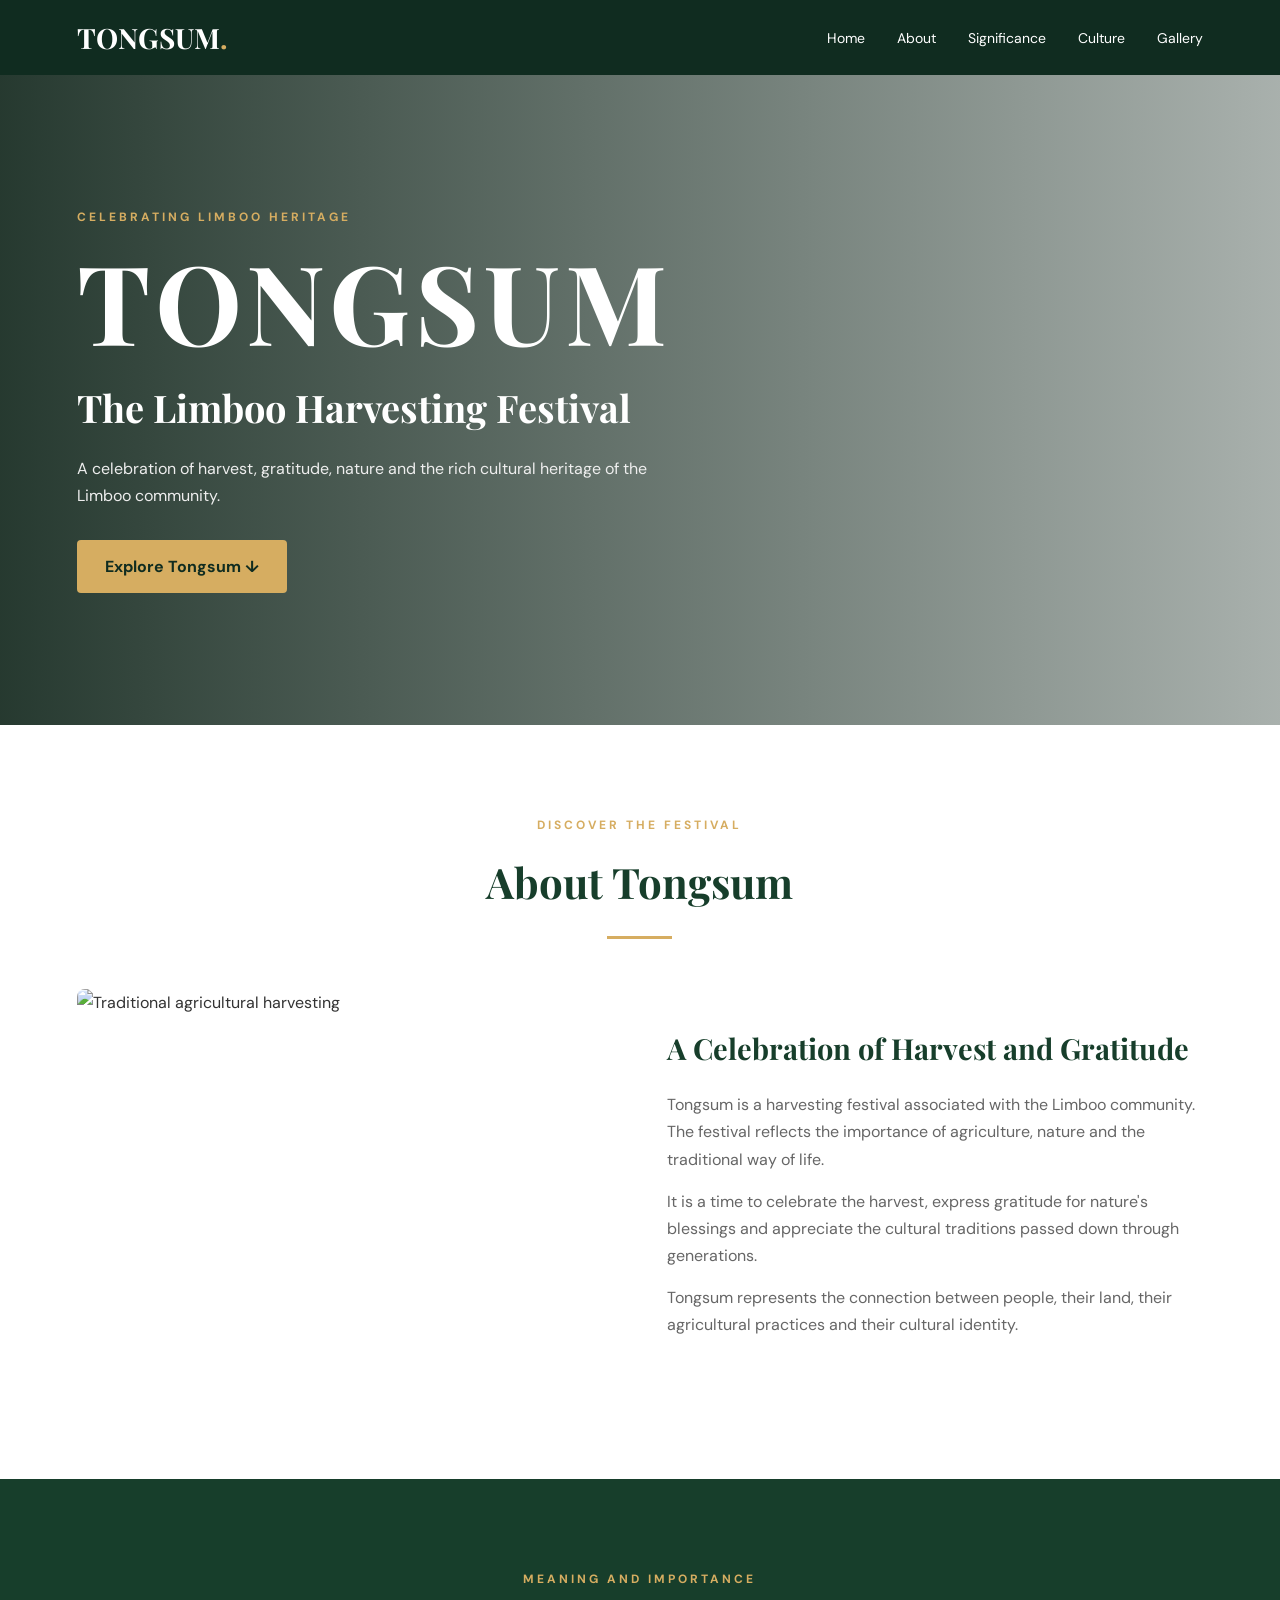
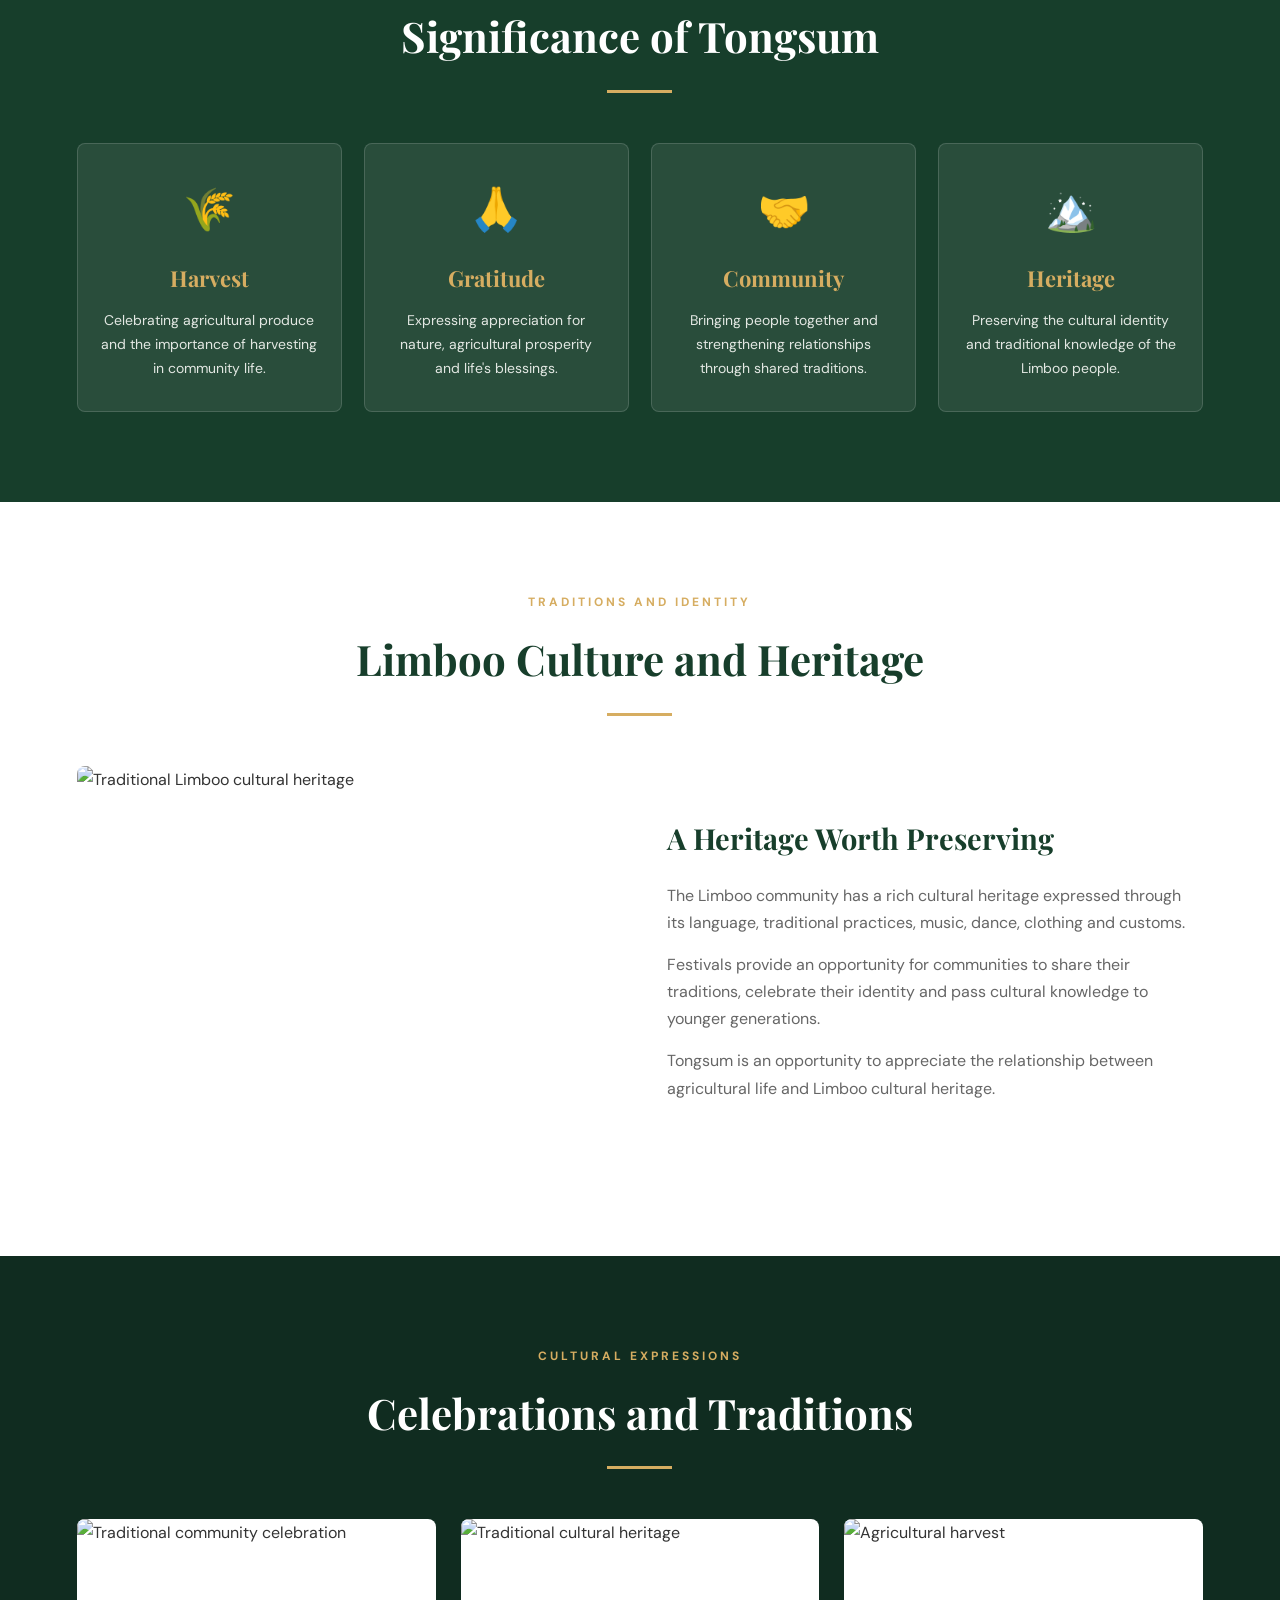
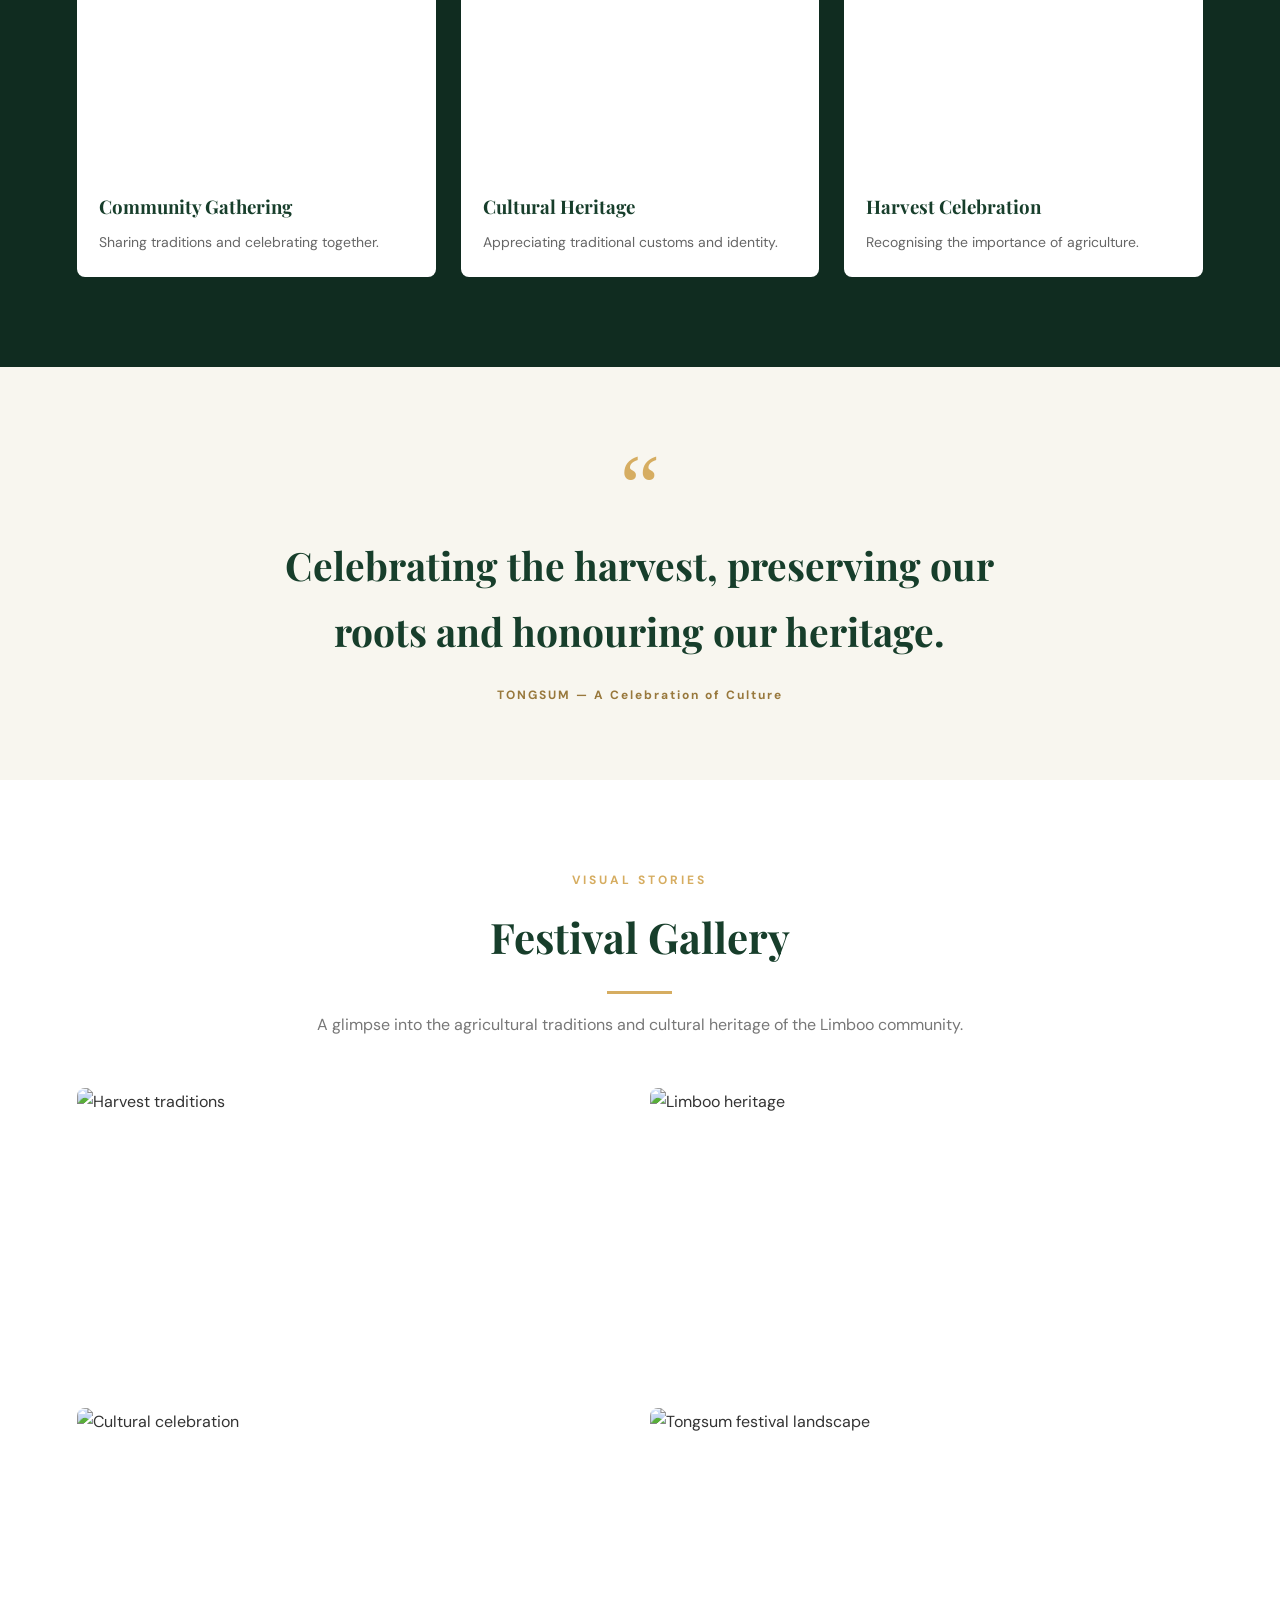
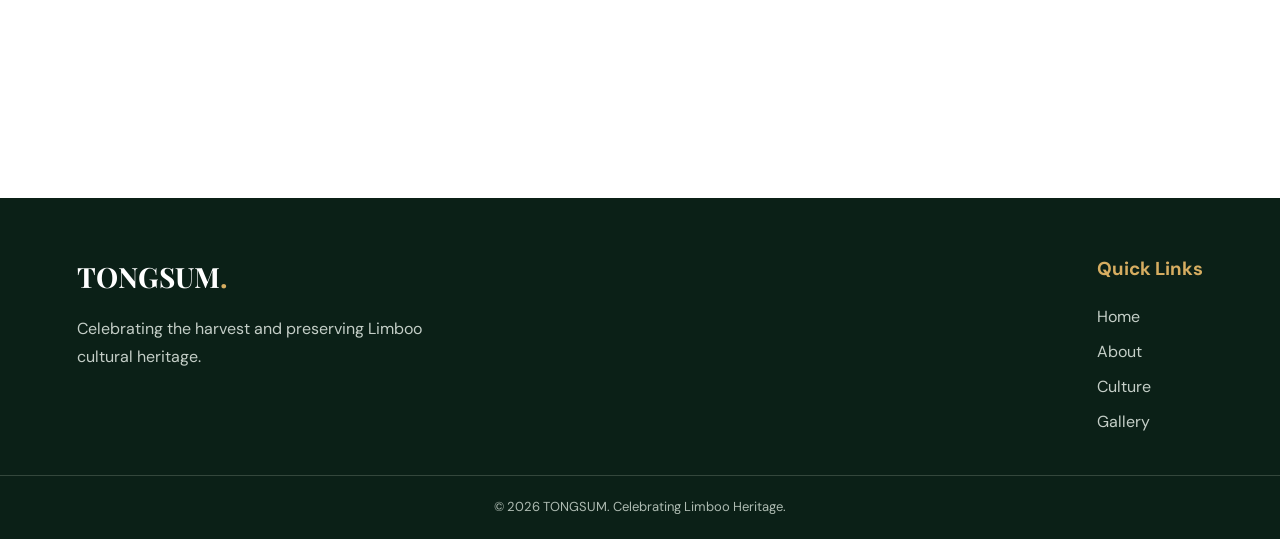
==== index.html @ 015914eb "Initial commit" ====
<!DOCTYPE html>
<html lang="en">
<head>
    <meta charset="UTF-8">
    <meta name="viewport" content="width=device-width, initial-scale=1.0">

    <meta name="description" content="Discover Tongsum, the Limboo harvesting festival celebrating harvest, gratitude, traditions and cultural heritage.">

    <title>TONGSUM | Limboo Harvesting Festival</title>

    <link rel="stylesheet" href="style.css">

    <link rel="preconnect" href="https://fonts.googleapis.com">
    <link rel="preconnect" href="https://fonts.gstatic.com" crossorigin>
    <link href="https://fonts.googleapis.com/css2?family=DM+Sans:wght@400;500;600;700&family=Playfair+Display:wght@500;600;700&display=swap" rel="stylesheet">
</head>

<body>

    <!-- NAVIGATION -->
    <header class="header">
        <nav class="navbar container">
            <a href="#home" class="logo">TONGSUM<span>.</span></a>

            <button class="menu-toggle" id="menuToggle"
                    aria-label="Toggle navigation" aria-expanded="false">
                ☰
            </button>

            <ul class="nav-links" id="navLinks">
                <li><a href="#home">Home</a></li>
                <li><a href="#about">About</a></li>
                <li><a href="#significance">Significance</a></li>
                <li><a href="#culture">Culture</a></li>
                <li><a href="#gallery">Gallery</a></li>
            </ul>
        </nav>
    </header>


    <!-- HERO SECTION -->
    <section class="hero" id="home">
        <div class="hero-overlay"></div>

        <div class="hero-content container">
            <p class="eyebrow">CELEBRATING LIMBOO HERITAGE</p>

            <h1>TONGSUM</h1>

            <h2>The Limboo Harvesting Festival</h2>

            <p>
                A celebration of harvest, gratitude, nature
                and the rich cultural heritage of the Limboo community.
            </p>

            <a href="#about" class="btn">Explore Tongsum ↓</a>
        </div>
    </section>


    <!-- ABOUT SECTION -->
    <section class="section container" id="about">

        <div class="section-heading">
            <p class="eyebrow">DISCOVER THE FESTIVAL</p>
            <h2>About Tongsum</h2>
            <span class="heading-line"></span>
        </div>

        <div class="about-grid">

            <div class="about-image">
                <img src="images/harvest.jpg"
                     alt="Traditional agricultural harvesting">
            </div>

            <div class="about-text">
                <h3>A Celebration of Harvest and Gratitude</h3>

                <p>
                    Tongsum is a harvesting festival associated with
                    the Limboo community. The festival reflects the
                    importance of agriculture, nature and the
                    traditional way of life.
                </p>

                <p>
                    It is a time to celebrate the harvest, express
                    gratitude for nature's blessings and appreciate
                    the cultural traditions passed down through
                    generations.
                </p>

                <p>
                    Tongsum represents the connection between people,
                    their land, their agricultural practices and
                    their cultural identity.
                </p>
            </div>

        </div>
    </section>


    <!-- SIGNIFICANCE SECTION -->
    <section class="significance section" id="significance">

        <div class="container">

            <div class="section-heading light">
                <p class="eyebrow">MEANING AND IMPORTANCE</p>
                <h2>Significance of Tongsum</h2>
                <span class="heading-line"></span>
            </div>

            <div class="cards">

                <div class="info-card">
                    <div class="card-icon">🌾</div>
                    <h3>Harvest</h3>
                    <p>
                        Celebrating agricultural produce and the
                        importance of harvesting in community life.
                    </p>
                </div>

                <div class="info-card">
                    <div class="card-icon">🙏</div>
                    <h3>Gratitude</h3>
                    <p>
                        Expressing appreciation for nature,
                        agricultural prosperity and life's blessings.
                    </p>
                </div>

                <div class="info-card">
                    <div class="card-icon">🤝</div>
                    <h3>Community</h3>
                    <p>
                        Bringing people together and strengthening
                        relationships through shared traditions.
                    </p>
                </div>

                <div class="info-card">
                    <div class="card-icon">🏔️</div>
                    <h3>Heritage</h3>
                    <p>
                        Preserving the cultural identity and
                        traditional knowledge of the Limboo people.
                    </p>
                </div>

            </div>
        </div>
    </section>


    <!-- CULTURE SECTION -->
    <section class="section container" id="culture">

        <div class="section-heading">
            <p class="eyebrow">TRADITIONS AND IDENTITY</p>
            <h2>Limboo Culture and Heritage</h2>
            <span class="heading-line"></span>
        </div>

        <div class="culture-grid">

            <div class="culture-image">
                <img src="images/culture.jpg"
                     alt="Traditional Limboo cultural heritage">
            </div>

            <div class="culture-content">
                <h3>A Heritage Worth Preserving</h3>

                <p>
                    The Limboo community has a rich cultural heritage
                    expressed through its language, traditional
                    practices, music, dance, clothing and customs.
                </p>

                <p>
                    Festivals provide an opportunity for communities
                    to share their traditions, celebrate their
                    identity and pass cultural knowledge to
                    younger generations.
                </p>

                <p>
                    Tongsum is an opportunity to appreciate the
                    relationship between agricultural life and
                    Limboo cultural heritage.
                </p>
            </div>

        </div>
    </section>


    <!-- TRADITIONS SECTION -->
    <section class="traditions section">

        <div class="container">

            <div class="section-heading light">
                <p class="eyebrow">CULTURAL EXPRESSIONS</p>
                <h2>Celebrations and Traditions</h2>
                <span class="heading-line"></span>
            </div>

            <div class="tradition-grid">

                <div class="tradition-item">
                    <img src="images/celebration.jpg"
                         alt="Traditional community celebration">
                    <div class="tradition-caption">
                        <h3>Community Gathering</h3>
                        <p>Sharing traditions and celebrating together.</p>
                    </div>
                </div>

                <div class="tradition-item">
                    <img src="images/culture.jpg"
                         alt="Traditional cultural heritage">
                    <div class="tradition-caption">
                        <h3>Cultural Heritage</h3>
                        <p>Appreciating traditional customs and identity.</p>
                    </div>
                </div>

                <div class="tradition-item">
                    <img src="images/harvest.jpg"
                         alt="Agricultural harvest">
                    <div class="tradition-caption">
                        <h3>Harvest Celebration</h3>
                        <p>Recognising the importance of agriculture.</p>
                    </div>
                </div>

            </div>
        </div>
    </section>


    <!-- QUOTE SECTION -->
    <section class="quote-section">
        <div class="container">
            <p class="quote-mark">“</p>
            <h2>
                Celebrating the harvest, preserving our roots
                and honouring our heritage.
            </h2>
            <p class="quote-subtitle">TONGSUM — A Celebration of Culture</p>
        </div>
    </section>


    <!-- GALLERY -->
    <section class="section container" id="gallery">

        <div class="section-heading">
            <p class="eyebrow">VISUAL STORIES</p>
            <h2>Festival Gallery</h2>
            <span class="heading-line"></span>
            <p class="gallery-intro">
                A glimpse into the agricultural traditions and
                cultural heritage of the Limboo community.
            </p>
        </div>

        <div class="gallery-grid">
            <img src="images/harvest.jpg" alt="Harvest traditions">
            <img src="images/culture.jpg" alt="Limboo heritage">
            <img src="images/celebration.jpg" alt="Cultural celebration">
            <img src="images/hero.jpg" alt="Tongsum festival landscape">
        </div>
    </section>


    <!-- FOOTER -->
    <footer class="footer" id="contact">
        <div class="container footer-content">

            <div>
                <a href="#home" class="footer-logo">TONGSUM<span>.</span></a>
                <p>
                    Celebrating the harvest and preserving
                    Limboo cultural heritage.
                </p>
            </div>

            <div class="footer-links">
                <h3>Quick Links</h3>
                <a href="#home">Home</a>
                <a href="#about">About</a>
                <a href="#culture">Culture</a>
                <a href="#gallery">Gallery</a>
            </div>

        </div>

        <div class="copyright">
            <p>
                © <span id="year"></span> TONGSUM.
                Celebrating Limboo Heritage.
            </p>
        </div>
    </footer>

    <script src="script.js"></script>

</body>
</html>
---- style.css ----
/* GENERAL SETTINGS */
* {
    margin: 0;
    padding: 0;
    box-sizing: border-box;
    scroll-behavior: smooth;
}

:root {
    --green: #173e2b;
    --dark-green: #102c20;
    --gold: #d6ad61;
    --cream: #f8f6ef;
    --text: #333;
}

body {
    font-family: 'DM Sans', sans-serif;
    color: var(--text);
    line-height: 1.7;
    background: #fff;
}

.container {
    width: 88%;
    max-width: 1200px;
    margin: auto;
}

img {
    width: 100%;
    display: block;
    object-fit: cover;
}

a {
    text-decoration: none;
}


/* NAVIGATION */
.header {
    background: var(--dark-green);
    position: sticky;
    top: 0;
    z-index: 1000;
}

.navbar {
    min-height: 75px;
    display: flex;
    justify-content: space-between;
    align-items: center;
}

.logo,
.footer-logo {
    font-family: 'Playfair Display', serif;
    font-size: 28px;
    font-weight: 700;
    color: white;
}

.logo span,
.footer-logo span {
    color: var(--gold);
}

.nav-links {
    display: flex;
    gap: 32px;
    list-style: none;
}

.nav-links a {
    color: white;
    font-size: 14px;
    transition: 0.3s;
}

.nav-links a:hover {
    color: var(--gold);
}

.menu-toggle {
    display: none;
    border: none;
    background: transparent;
    color: white;
    font-size: 27px;
    cursor: pointer;
}


/* HERO */
.hero {
    min-height: 650px;
    background:
        url("images/hero.jpg") center/cover no-repeat;
    position: relative;
    display: flex;
    align-items: center;
    color: white;
}

.hero-overlay {
    position: absolute;
    inset: 0;
    background: linear-gradient(
        90deg,
        rgba(8, 30, 19, 0.88),
        rgba(8, 30, 19, 0.35)
    );
}

.hero-content {
    position: relative;
    z-index: 1;
    padding-top: 60px;
    padding-bottom: 60px;
}

.eyebrow {
    color: var(--gold);
    font-size: 12px;
    font-weight: 700;
    letter-spacing: 3px;
    margin-bottom: 12px;
}

.hero h1 {
    font-family: 'Playfair Display', serif;
    font-size: clamp(65px, 10vw, 110px);
    line-height: 1.1;
    letter-spacing: 5px;
}

.hero h2 {
    font-family: 'Playfair Display', serif;
    font-size: clamp(23px, 4vw, 38px);
    margin: 15px 0;
}

.hero-content > p:not(.eyebrow) {
    max-width: 570px;
    color: #eee;
    margin-bottom: 30px;
}

.btn {
    display: inline-block;
    background: var(--gold);
    color: var(--dark-green);
    padding: 13px 28px;
    border-radius: 4px;
    font-weight: 700;
    transition: 0.3s;
}

.btn:hover {
    background: white;
    transform: translateY(-3px);
}


/* COMMON SECTION */
.section {
    padding-top: 90px;
    padding-bottom: 90px;
}

.section-heading {
    text-align: center;
    margin-bottom: 50px;
}

.section-heading h2 {
    font-family: 'Playfair Display', serif;
    font-size: clamp(29px, 4vw, 42px);
    color: var(--green);
}

.heading-line {
    display: block;
    height: 3px;
    width: 65px;
    background: var(--gold);
    margin: 17px auto;
}

.light h2 {
    color: white;
}


/* ABOUT */
.about-grid,
.culture-grid {
    display: grid;
    grid-template-columns: 1fr 1fr;
    align-items: center;
    gap: 55px;
}

.about-image img,
.culture-image img {
    height: 400px;
    border-radius: 8px;
}

.about-text h3,
.culture-content h3 {
    font-family: 'Playfair Display', serif;
    font-size: 29px;
    color: var(--green);
    margin-bottom: 18px;
}

.about-text p,
.culture-content p {
    margin-bottom: 15px;
    color: #666;
}


/* SIGNIFICANCE */
.significance {
    background: var(--green);
}

.cards {
    display: grid;
    grid-template-columns: repeat(4, 1fr);
    gap: 22px;
}

.info-card {
    background: rgba(255,255,255,0.08);
    border: 1px solid rgba(255,255,255,0.15);
    border-radius: 8px;
    padding: 30px 22px;
    text-align: center;
    color: white;
    transition: 0.3s;
}

.info-card:hover {
    transform: translateY(-8px);
    background: rgba(255,255,255,0.14);
}

.card-icon {
    font-size: 42px;
    margin-bottom: 15px;
}

.info-card h3 {
    color: var(--gold);
    margin-bottom: 12px;
    font-family: 'Playfair Display', serif;
    font-size: 22px;
}

.info-card p {
    color: #e3e8e3;
    font-size: 14px;
}


/* CULTURE */
.culture-grid {
    grid-template-columns: 1fr 1fr;
}


/* TRADITIONS */
.traditions {
    background: var(--dark-green);
}

.tradition-grid {
    display: grid;
    grid-template-columns: repeat(3, 1fr);
    gap: 25px;
}

.tradition-item {
    overflow: hidden;
    border-radius: 8px;
    background: white;
}

.tradition-item img {
    height: 250px;
    transition: 0.5s;
}

.tradition-item:hover img {
    transform: scale(1.06);
}

.tradition-caption {
    padding: 22px;
}

.tradition-caption h3 {
    color: var(--green);
    font-family: 'Playfair Display', serif;
    margin-bottom: 8px;
}

.tradition-caption p {
    font-size: 14px;
    color: #666;
}


/* QUOTE */
.quote-section {
    background: var(--cream);
    padding: 75px 0;
    text-align: center;
}

.quote-mark {
    color: var(--gold);
    font-family: Georgia, serif;
    font-size: 90px;
    line-height: 1;
}

.quote-section h2 {
    max-width: 800px;
    margin: auto;
    font-family: 'Playfair Display', serif;
    font-size: clamp(25px, 4vw, 39px);
    color: var(--green);
}

.quote-subtitle {
    color: #98783c;
    letter-spacing: 2px;
    margin-top: 20px;
    font-size: 12px;
    font-weight: 700;
}


/* GALLERY */
.gallery-intro {
    color: #777;
    margin-top: 12px;
}

.gallery-grid {
    display: grid;
    grid-template-columns: repeat(2, 1fr);
    gap: 20px;
}

.gallery-grid img {
    height: 300px;
    border-radius: 8px;
    transition: 0.3s;
}

.gallery-grid img:hover {
    transform: scale(1.02);
}


/* FOOTER */
.footer {
    background: #0b2017;
    color: white;
    padding-top: 55px;
}

.footer-content {
    display: flex;
    justify-content: space-between;
    gap: 40px;
    padding-bottom: 40px;
}

.footer-content > div:first-child {
    max-width: 350px;
}

.footer-content p {
    color: #c4cec7;
    margin-top: 15px;
}

.footer-links {
    display: flex;
    flex-direction: column;
    gap: 8px;
}

.footer-links h3 {
    color: var(--gold);
    margin-bottom: 10px;
}

.footer-links a {
    color: #c4cec7;
}

.footer-links a:hover {
    color: var(--gold);
}

.copyright {
    border-top: 1px solid #34473c;
    padding: 20px;
    text-align: center;
    color: #aebbb2;
    font-size: 13px;
}


/* RESPONSIVE DESIGN */
@media (max-width: 900px) {

    .cards {
        grid-template-columns: repeat(2, 1fr);
    }

    .about-grid,
    .culture-grid {
        gap: 30px;
    }

    .nav-links {
        gap: 17px;
    }
}


@media (max-width: 650px) {

    .container {
        width: 90%;
    }

    .navbar {
        min-height: 65px;
    }

    .menu-toggle {
        display: block;
    }

    .nav-links {
        display: none;
        position: absolute;
        top: 65px;
        left: 0;
        width: 100%;
        background: var(--dark-green);
        flex-direction: column;
        padding: 20px 5%;
        gap: 18px;
    }

    .nav-links.active {
        display: flex;
    }

    .hero {
        min-height: 570px;
        background-position: center;
    }

    .hero h1 {
        letter-spacing: 2px;
    }

    .section {
        padding-top: 65px;
        padding-bottom: 65px;
    }

    .about-grid,
    .culture-grid {
        grid-template-columns: 1fr;
    }

    .about-image img,
    .culture-image img {
        height: 280px;
    }

    .cards {
        grid-template-columns: 1fr;
    }

    .tradition-grid {
        grid-template-columns: 1fr;
    }

    .gallery-grid {
        grid-template-columns: 1fr;
    }

    .gallery-grid img {
        height: 250px;
    }

    .footer-content {
        flex-direction: column;
    }
}
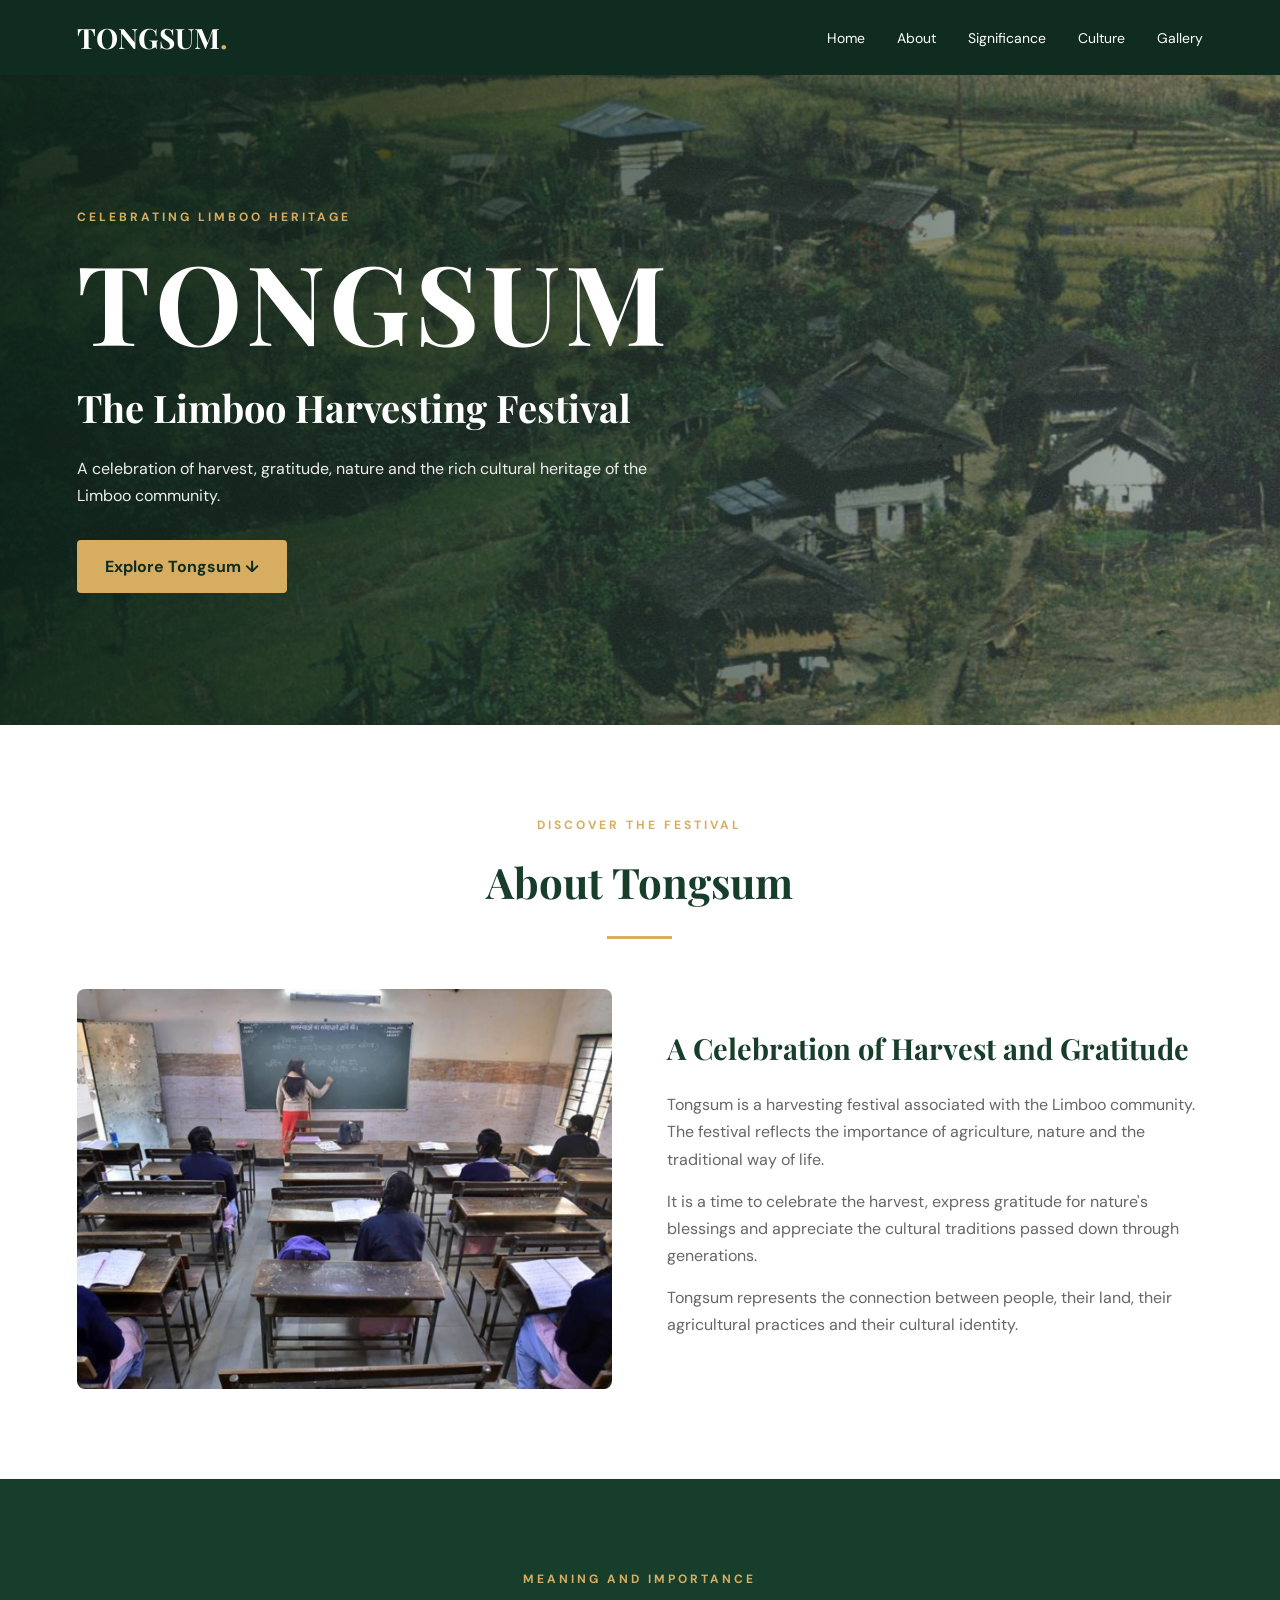
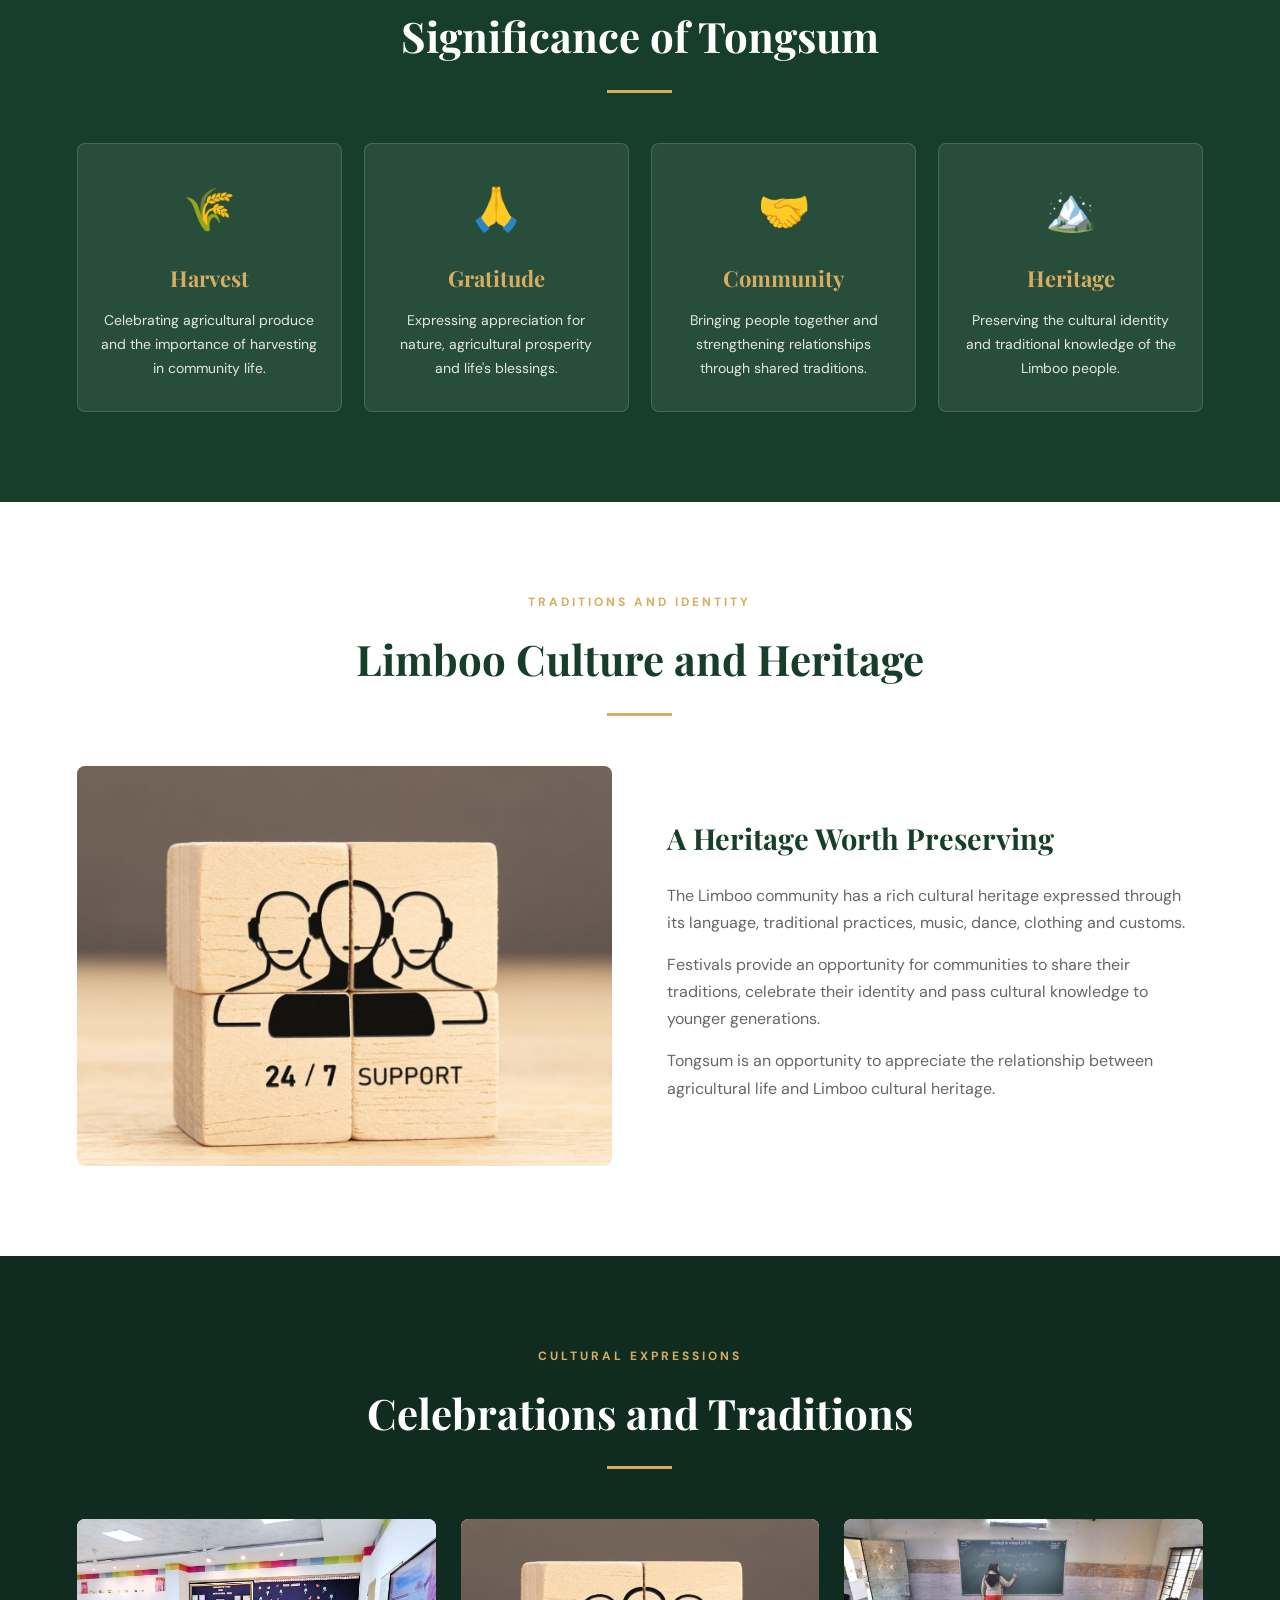
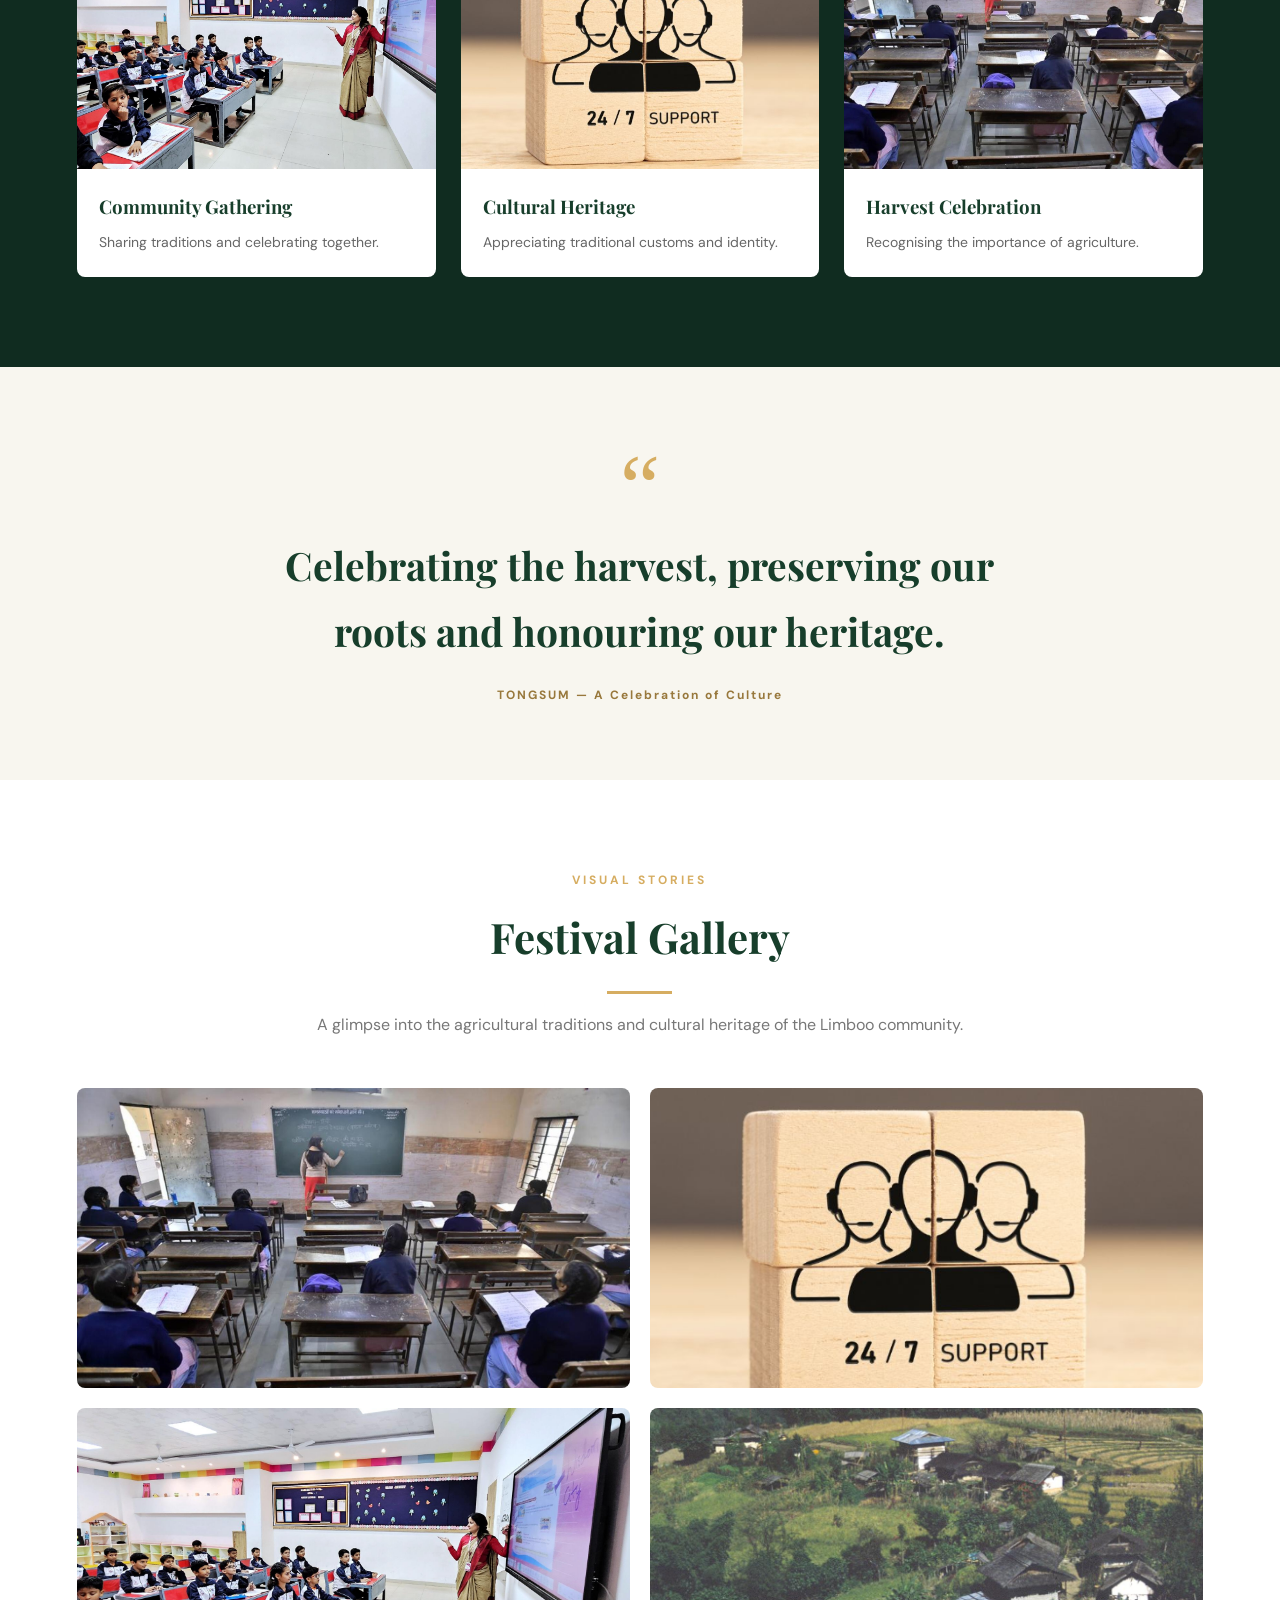
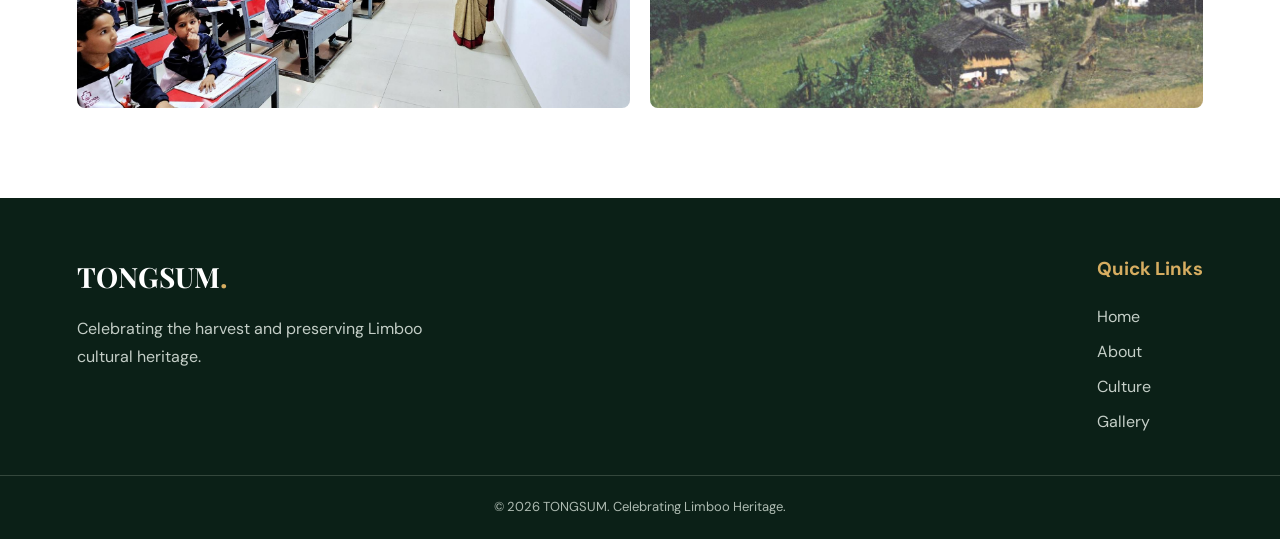
==== commit 6565f4e0: "Add files via upload" ====
--- a/index.html
+++ b/index.html
@@ -1,317 +1,317 @@
-
-<!DOCTYPE html>
-<html lang="en">
-<head>
-    <meta charset="UTF-8">
-    <meta name="viewport" content="width=device-width, initial-scale=1.0">
-
-    <meta name="description" content="Discover Tongsum, the Limboo harvesting festival celebrating harvest, gratitude, traditions and cultural heritage.">
-
-    <title>TONGSUM | Limboo Harvesting Festival</title>
-
-    <link rel="stylesheet" href="style.css">
-
-    <link rel="preconnect" href="https://fonts.googleapis.com">
-    <link rel="preconnect" href="https://fonts.gstatic.com" crossorigin>
-    <link href="https://fonts.googleapis.com/css2?family=DM+Sans:wght@400;500;600;700&family=Playfair+Display:wght@500;600;700&display=swap" rel="stylesheet">
-</head>
-
-<body>
-
-    <!-- NAVIGATION -->
-    <header class="header">
-        <nav class="navbar container">
-            <a href="#home" class="logo">TONGSUM<span>.</span></a>
-
-            <button class="menu-toggle" id="menuToggle"
-                    aria-label="Toggle navigation" aria-expanded="false">
-                ☰
-            </button>
-
-            <ul class="nav-links" id="navLinks">
-                <li><a href="#home">Home</a></li>
-                <li><a href="#about">About</a></li>
-                <li><a href="#significance">Significance</a></li>
-                <li><a href="#culture">Culture</a></li>
-                <li><a href="#gallery">Gallery</a></li>
-            </ul>
-        </nav>
-    </header>
-
-
-    <!-- HERO SECTION -->
-    <section class="hero" id="home">
-        <div class="hero-overlay"></div>
-
-        <div class="hero-content container">
-            <p class="eyebrow">CELEBRATING LIMBOO HERITAGE</p>
-
-            <h1>TONGSUM</h1>
-
-            <h2>The Limboo Harvesting Festival</h2>
-
-            <p>
-                A celebration of harvest, gratitude, nature
-                and the rich cultural heritage of the Limboo community.
-            </p>
-
-            <a href="#about" class="btn">Explore Tongsum ↓</a>
-        </div>
-    </section>
-
-
-    <!-- ABOUT SECTION -->
-    <section class="section container" id="about">
-
-        <div class="section-heading">
-            <p class="eyebrow">DISCOVER THE FESTIVAL</p>
-            <h2>About Tongsum</h2>
-            <span class="heading-line"></span>
-        </div>
-
-        <div class="about-grid">
-
-            <div class="about-image">
-                <img src="images/harvest.jpg"
-                     alt="Traditional agricultural harvesting">
-            </div>
-
-            <div class="about-text">
-                <h3>A Celebration of Harvest and Gratitude</h3>
-
-                <p>
-                    Tongsum is a harvesting festival associated with
-                    the Limboo community. The festival reflects the
-                    importance of agriculture, nature and the
-                    traditional way of life.
-                </p>
-
-                <p>
-                    It is a time to celebrate the harvest, express
-                    gratitude for nature's blessings and appreciate
-                    the cultural traditions passed down through
-                    generations.
-                </p>
-
-                <p>
-                    Tongsum represents the connection between people,
-                    their land, their agricultural practices and
-                    their cultural identity.
-                </p>
-            </div>
-
-        </div>
-    </section>
-
-
-    <!-- SIGNIFICANCE SECTION -->
-    <section class="significance section" id="significance">
-
-        <div class="container">
-
-            <div class="section-heading light">
-                <p class="eyebrow">MEANING AND IMPORTANCE</p>
-                <h2>Significance of Tongsum</h2>
-                <span class="heading-line"></span>
-            </div>
-
-            <div class="cards">
-
-                <div class="info-card">
-                    <div class="card-icon">🌾</div>
-                    <h3>Harvest</h3>
-                    <p>
-                        Celebrating agricultural produce and the
-                        importance of harvesting in community life.
-                    </p>
-                </div>
-
-                <div class="info-card">
-                    <div class="card-icon">🙏</div>
-                    <h3>Gratitude</h3>
-                    <p>
-                        Expressing appreciation for nature,
-                        agricultural prosperity and life's blessings.
-                    </p>
-                </div>
-
-                <div class="info-card">
-                    <div class="card-icon">🤝</div>
-                    <h3>Community</h3>
-                    <p>
-                        Bringing people together and strengthening
-                        relationships through shared traditions.
-                    </p>
-                </div>
-
-                <div class="info-card">
-                    <div class="card-icon">🏔️</div>
-                    <h3>Heritage</h3>
-                    <p>
-                        Preserving the cultural identity and
-                        traditional knowledge of the Limboo people.
-                    </p>
-                </div>
-
-            </div>
-        </div>
-    </section>
-
-
-    <!-- CULTURE SECTION -->
-    <section class="section container" id="culture">
-
-        <div class="section-heading">
-            <p class="eyebrow">TRADITIONS AND IDENTITY</p>
-            <h2>Limboo Culture and Heritage</h2>
-            <span class="heading-line"></span>
-        </div>
-
-        <div class="culture-grid">
-
-            <div class="culture-image">
-                <img src="images/culture.jpg"
-                     alt="Traditional Limboo cultural heritage">
-            </div>
-
-            <div class="culture-content">
-                <h3>A Heritage Worth Preserving</h3>
-
-                <p>
-                    The Limboo community has a rich cultural heritage
-                    expressed through its language, traditional
-                    practices, music, dance, clothing and customs.
-                </p>
-
-                <p>
-                    Festivals provide an opportunity for communities
-                    to share their traditions, celebrate their
-                    identity and pass cultural knowledge to
-                    younger generations.
-                </p>
-
-                <p>
-                    Tongsum is an opportunity to appreciate the
-                    relationship between agricultural life and
-                    Limboo cultural heritage.
-                </p>
-            </div>
-
-        </div>
-    </section>
-
-
-    <!-- TRADITIONS SECTION -->
-    <section class="traditions section">
-
-        <div class="container">
-
-            <div class="section-heading light">
-                <p class="eyebrow">CULTURAL EXPRESSIONS</p>
-                <h2>Celebrations and Traditions</h2>
-                <span class="heading-line"></span>
-            </div>
-
-            <div class="tradition-grid">
-
-                <div class="tradition-item">
-                    <img src="images/celebration.jpg"
-                         alt="Traditional community celebration">
-                    <div class="tradition-caption">
-                        <h3>Community Gathering</h3>
-                        <p>Sharing traditions and celebrating together.</p>
-                    </div>
-                </div>
-
-                <div class="tradition-item">
-                    <img src="images/culture.jpg"
-                         alt="Traditional cultural heritage">
-                    <div class="tradition-caption">
-                        <h3>Cultural Heritage</h3>
-                        <p>Appreciating traditional customs and identity.</p>
-                    </div>
-                </div>
-
-                <div class="tradition-item">
-                    <img src="images/harvest.jpg"
-                         alt="Agricultural harvest">
-                    <div class="tradition-caption">
-                        <h3>Harvest Celebration</h3>
-                        <p>Recognising the importance of agriculture.</p>
-                    </div>
-                </div>
-
-            </div>
-        </div>
-    </section>
-
-
-    <!-- QUOTE SECTION -->
-    <section class="quote-section">
-        <div class="container">
-            <p class="quote-mark">“</p>
-            <h2>
-                Celebrating the harvest, preserving our roots
-                and honouring our heritage.
-            </h2>
-            <p class="quote-subtitle">TONGSUM — A Celebration of Culture</p>
-        </div>
-    </section>
-
-
-    <!-- GALLERY -->
-    <section class="section container" id="gallery">
-
-        <div class="section-heading">
-            <p class="eyebrow">VISUAL STORIES</p>
-            <h2>Festival Gallery</h2>
-            <span class="heading-line"></span>
-            <p class="gallery-intro">
-                A glimpse into the agricultural traditions and
-                cultural heritage of the Limboo community.
-            </p>
-        </div>
-
-        <div class="gallery-grid">
-            <img src="images/harvest.jpg" alt="Harvest traditions">
-            <img src="images/culture.jpg" alt="Limboo heritage">
-            <img src="images/celebration.jpg" alt="Cultural celebration">
-            <img src="images/hero.jpg" alt="Tongsum festival landscape">
-        </div>
-    </section>
-
-
-    <!-- FOOTER -->
-    <footer class="footer" id="contact">
-        <div class="container footer-content">
-
-            <div>
-                <a href="#home" class="footer-logo">TONGSUM<span>.</span></a>
-                <p>
-                    Celebrating the harvest and preserving
-                    Limboo cultural heritage.
-                </p>
-            </div>
-
-            <div class="footer-links">
-                <h3>Quick Links</h3>
-                <a href="#home">Home</a>
-                <a href="#about">About</a>
-                <a href="#culture">Culture</a>
-                <a href="#gallery">Gallery</a>
-            </div>
-
-        </div>
-
-        <div class="copyright">
-            <p>
-                © <span id="year"></span> TONGSUM.
-                Celebrating Limboo Heritage.
-            </p>
-        </div>
-    </footer>
-
-    <script src="script.js"></script>
-
-</body>
-</html>
+
+<!DOCTYPE html>
+<html lang="en">
+<head>
+    <meta charset="UTF-8">
+    <meta name="viewport" content="width=device-width, initial-scale=1.0">
+
+    <meta name="description" content="Discover Tongsum, the Limboo harvesting festival celebrating harvest, gratitude, traditions and cultural heritage.">
+
+    <title>TONGSUM | Limboo Harvesting Festival</title>
+
+    <link rel="stylesheet" href="style.css">
+
+    <link rel="preconnect" href="https://fonts.googleapis.com">
+    <link rel="preconnect" href="https://fonts.gstatic.com" crossorigin>
+    <link href="https://fonts.googleapis.com/css2?family=DM+Sans:wght@400;500;600;700&family=Playfair+Display:wght@500;600;700&display=swap" rel="stylesheet">
+</head>
+
+<body>
+
+    <!-- NAVIGATION -->
+    <header class="header">
+        <nav class="navbar container">
+            <a href="#home" class="logo">TONGSUM<span>.</span></a>
+
+            <button class="menu-toggle" id="menuToggle"
+                    aria-label="Toggle navigation" aria-expanded="false">
+                ☰
+            </button>
+
+            <ul class="nav-links" id="navLinks">
+                <li><a href="#home">Home</a></li>
+                <li><a href="#about">About</a></li>
+                <li><a href="#significance">Significance</a></li>
+                <li><a href="#culture">Culture</a></li>
+                <li><a href="#gallery">Gallery</a></li>
+            </ul>
+        </nav>
+    </header>
+
+
+    <!-- HERO SECTION -->
+    <section class="hero" id="home">
+        <div class="hero-overlay"></div>
+
+        <div class="hero-content container">
+            <p class="eyebrow">CELEBRATING LIMBOO HERITAGE</p>
+
+            <h1>TONGSUM</h1>
+
+            <h2>The Limboo Harvesting Festival</h2>
+
+            <p>
+                A celebration of harvest, gratitude, nature
+                and the rich cultural heritage of the Limboo community.
+            </p>
+
+            <a href="#about" class="btn">Explore Tongsum ↓</a>
+        </div>
+    </section>
+
+
+    <!-- ABOUT SECTION -->
+    <section class="section container" id="about">
+
+        <div class="section-heading">
+            <p class="eyebrow">DISCOVER THE FESTIVAL</p>
+            <h2>About Tongsum</h2>
+            <span class="heading-line"></span>
+        </div>
+
+        <div class="about-grid">
+
+            <div class="about-image">
+                <img src="images/harvest.jpg"
+                     alt="Traditional agricultural harvesting">
+            </div>
+
+            <div class="about-text">
+                <h3>A Celebration of Harvest and Gratitude</h3>
+
+                <p>
+                    Tongsum is a harvesting festival associated with
+                    the Limboo community. The festival reflects the
+                    importance of agriculture, nature and the
+                    traditional way of life.
+                </p>
+
+                <p>
+                    It is a time to celebrate the harvest, express
+                    gratitude for nature's blessings and appreciate
+                    the cultural traditions passed down through
+                    generations.
+                </p>
+
+                <p>
+                    Tongsum represents the connection between people,
+                    their land, their agricultural practices and
+                    their cultural identity.
+                </p>
+            </div>
+
+        </div>
+    </section>
+
+
+    <!-- SIGNIFICANCE SECTION -->
+    <section class="significance section" id="significance">
+
+        <div class="container">
+
+            <div class="section-heading light">
+                <p class="eyebrow">MEANING AND IMPORTANCE</p>
+                <h2>Significance of Tongsum</h2>
+                <span class="heading-line"></span>
+            </div>
+
+            <div class="cards">
+
+                <div class="info-card">
+                    <div class="card-icon">🌾</div>
+                    <h3>Harvest</h3>
+                    <p>
+                        Celebrating agricultural produce and the
+                        importance of harvesting in community life.
+                    </p>
+                </div>
+
+                <div class="info-card">
+                    <div class="card-icon">🙏</div>
+                    <h3>Gratitude</h3>
+                    <p>
+                        Expressing appreciation for nature,
+                        agricultural prosperity and life's blessings.
+                    </p>
+                </div>
+
+                <div class="info-card">
+                    <div class="card-icon">🤝</div>
+                    <h3>Community</h3>
+                    <p>
+                        Bringing people together and strengthening
+                        relationships through shared traditions.
+                    </p>
+                </div>
+
+                <div class="info-card">
+                    <div class="card-icon">🏔️</div>
+                    <h3>Heritage</h3>
+                    <p>
+                        Preserving the cultural identity and
+                        traditional knowledge of the Limboo people.
+                    </p>
+                </div>
+
+            </div>
+        </div>
+    </section>
+
+
+    <!-- CULTURE SECTION -->
+    <section class="section container" id="culture">
+
+        <div class="section-heading">
+            <p class="eyebrow">TRADITIONS AND IDENTITY</p>
+            <h2>Limboo Culture and Heritage</h2>
+            <span class="heading-line"></span>
+        </div>
+
+        <div class="culture-grid">
+
+            <div class="culture-image">
+                <img src="images/culture.jpg"
+                     alt="Traditional Limboo cultural heritage">
+            </div>
+
+            <div class="culture-content">
+                <h3>A Heritage Worth Preserving</h3>
+
+                <p>
+                    The Limboo community has a rich cultural heritage
+                    expressed through its language, traditional
+                    practices, music, dance, clothing and customs.
+                </p>
+
+                <p>
+                    Festivals provide an opportunity for communities
+                    to share their traditions, celebrate their
+                    identity and pass cultural knowledge to
+                    younger generations.
+                </p>
+
+                <p>
+                    Tongsum is an opportunity to appreciate the
+                    relationship between agricultural life and
+                    Limboo cultural heritage.
+                </p>
+            </div>
+
+        </div>
+    </section>
+
+
+    <!-- TRADITIONS SECTION -->
+    <section class="traditions section">
+
+        <div class="container">
+
+            <div class="section-heading light">
+                <p class="eyebrow">CULTURAL EXPRESSIONS</p>
+                <h2>Celebrations and Traditions</h2>
+                <span class="heading-line"></span>
+            </div>
+
+            <div class="tradition-grid">
+
+                <div class="tradition-item">
+                    <img src="images/celebration.jpg"
+                         alt="Traditional community celebration">
+                    <div class="tradition-caption">
+                        <h3>Community Gathering</h3>
+                        <p>Sharing traditions and celebrating together.</p>
+                    </div>
+                </div>
+
+                <div class="tradition-item">
+                    <img src="images/culture.jpg"
+                         alt="Traditional cultural heritage">
+                    <div class="tradition-caption">
+                        <h3>Cultural Heritage</h3>
+                        <p>Appreciating traditional customs and identity.</p>
+                    </div>
+                </div>
+
+                <div class="tradition-item">
+                    <img src="images/harvest.jpg"
+                         alt="Agricultural harvest">
+                    <div class="tradition-caption">
+                        <h3>Harvest Celebration</h3>
+                        <p>Recognising the importance of agriculture.</p>
+                    </div>
+                </div>
+
+            </div>
+        </div>
+    </section>
+
+
+    <!-- QUOTE SECTION -->
+    <section class="quote-section">
+        <div class="container">
+            <p class="quote-mark">“</p>
+            <h2>
+                Celebrating the harvest, preserving our roots
+                and honouring our heritage.
+            </h2>
+            <p class="quote-subtitle">TONGSUM — A Celebration of Culture</p>
+        </div>
+    </section>
+
+
+    <!-- GALLERY -->
+    <section class="section container" id="gallery">
+
+        <div class="section-heading">
+            <p class="eyebrow">VISUAL STORIES</p>
+            <h2>Festival Gallery</h2>
+            <span class="heading-line"></span>
+            <p class="gallery-intro">
+                A glimpse into the agricultural traditions and
+                cultural heritage of the Limboo community.
+            </p>
+        </div>
+
+        <div class="gallery-grid">
+            <img src="images/harvest.jpg" alt="Harvest traditions">
+            <img src="images/culture.jpg" alt="Limboo heritage">
+            <img src="images/celebration.jpg" alt="Cultural celebration">
+            <img src="images/hero.jpg" alt="Tongsum festival landscape">
+        </div>
+    </section>
+
+
+    <!-- FOOTER -->
+    <footer class="footer" id="contact">
+        <div class="container footer-content">
+
+            <div>
+                <a href="#home" class="footer-logo">TONGSUM<span>.</span></a>
+                <p>
+                    Celebrating the harvest and preserving
+                    Limboo cultural heritage.
+                </p>
+            </div>
+
+            <div class="footer-links">
+                <h3>Quick Links</h3>
+                <a href="#home">Home</a>
+                <a href="#about">About</a>
+                <a href="#culture">Culture</a>
+                <a href="#gallery">Gallery</a>
+            </div>
+
+        </div>
+
+        <div class="copyright">
+            <p>
+                © <span id="year"></span> TONGSUM.
+                Celebrating Limboo Heritage.
+            </p>
+        </div>
+    </footer>
+
+    <script src="script.js"></script>
+
+</body>
+</html>
--- a/style.css
+++ b/style.css
@@ -1,515 +1,515 @@
-
-/* GENERAL SETTINGS */
-* {
-    margin: 0;
-    padding: 0;
-    box-sizing: border-box;
-    scroll-behavior: smooth;
-}
-
-:root {
-    --green: #173e2b;
-    --dark-green: #102c20;
-    --gold: #d6ad61;
-    --cream: #f8f6ef;
-    --text: #333;
-}
-
-body {
-    font-family: 'DM Sans', sans-serif;
-    color: var(--text);
-    line-height: 1.7;
-    background: #fff;
-}
-
-.container {
-    width: 88%;
-    max-width: 1200px;
-    margin: auto;
-}
-
-img {
-    width: 100%;
-    display: block;
-    object-fit: cover;
-}
-
-a {
-    text-decoration: none;
-}
-
-
-/* NAVIGATION */
-.header {
-    background: var(--dark-green);
-    position: sticky;
-    top: 0;
-    z-index: 1000;
-}
-
-.navbar {
-    min-height: 75px;
-    display: flex;
-    justify-content: space-between;
-    align-items: center;
-}
-
-.logo,
-.footer-logo {
-    font-family: 'Playfair Display', serif;
-    font-size: 28px;
-    font-weight: 700;
-    color: white;
-}
-
-.logo span,
-.footer-logo span {
-    color: var(--gold);
-}
-
-.nav-links {
-    display: flex;
-    gap: 32px;
-    list-style: none;
-}
-
-.nav-links a {
-    color: white;
-    font-size: 14px;
-    transition: 0.3s;
-}
-
-.nav-links a:hover {
-    color: var(--gold);
-}
-
-.menu-toggle {
-    display: none;
-    border: none;
-    background: transparent;
-    color: white;
-    font-size: 27px;
-    cursor: pointer;
-}
-
-
-/* HERO */
-.hero {
-    min-height: 650px;
-    background:
-        url("images/hero.jpg") center/cover no-repeat;
-    position: relative;
-    display: flex;
-    align-items: center;
-    color: white;
-}
-
-.hero-overlay {
-    position: absolute;
-    inset: 0;
-    background: linear-gradient(
-        90deg,
-        rgba(8, 30, 19, 0.88),
-        rgba(8, 30, 19, 0.35)
-    );
-}
-
-.hero-content {
-    position: relative;
-    z-index: 1;
-    padding-top: 60px;
-    padding-bottom: 60px;
-}
-
-.eyebrow {
-    color: var(--gold);
-    font-size: 12px;
-    font-weight: 700;
-    letter-spacing: 3px;
-    margin-bottom: 12px;
-}
-
-.hero h1 {
-    font-family: 'Playfair Display', serif;
-    font-size: clamp(65px, 10vw, 110px);
-    line-height: 1.1;
-    letter-spacing: 5px;
-}
-
-.hero h2 {
-    font-family: 'Playfair Display', serif;
-    font-size: clamp(23px, 4vw, 38px);
-    margin: 15px 0;
-}
-
-.hero-content > p:not(.eyebrow) {
-    max-width: 570px;
-    color: #eee;
-    margin-bottom: 30px;
-}
-
-.btn {
-    display: inline-block;
-    background: var(--gold);
-    color: var(--dark-green);
-    padding: 13px 28px;
-    border-radius: 4px;
-    font-weight: 700;
-    transition: 0.3s;
-}
-
-.btn:hover {
-    background: white;
-    transform: translateY(-3px);
-}
-
-
-/* COMMON SECTION */
-.section {
-    padding-top: 90px;
-    padding-bottom: 90px;
-}
-
-.section-heading {
-    text-align: center;
-    margin-bottom: 50px;
-}
-
-.section-heading h2 {
-    font-family: 'Playfair Display', serif;
-    font-size: clamp(29px, 4vw, 42px);
-    color: var(--green);
-}
-
-.heading-line {
-    display: block;
-    height: 3px;
-    width: 65px;
-    background: var(--gold);
-    margin: 17px auto;
-}
-
-.light h2 {
-    color: white;
-}
-
-
-/* ABOUT */
-.about-grid,
-.culture-grid {
-    display: grid;
-    grid-template-columns: 1fr 1fr;
-    align-items: center;
-    gap: 55px;
-}
-
-.about-image img,
-.culture-image img {
-    height: 400px;
-    border-radius: 8px;
-}
-
-.about-text h3,
-.culture-content h3 {
-    font-family: 'Playfair Display', serif;
-    font-size: 29px;
-    color: var(--green);
-    margin-bottom: 18px;
-}
-
-.about-text p,
-.culture-content p {
-    margin-bottom: 15px;
-    color: #666;
-}
-
-
-/* SIGNIFICANCE */
-.significance {
-    background: var(--green);
-}
-
-.cards {
-    display: grid;
-    grid-template-columns: repeat(4, 1fr);
-    gap: 22px;
-}
-
-.info-card {
-    background: rgba(255,255,255,0.08);
-    border: 1px solid rgba(255,255,255,0.15);
-    border-radius: 8px;
-    padding: 30px 22px;
-    text-align: center;
-    color: white;
-    transition: 0.3s;
-}
-
-.info-card:hover {
-    transform: translateY(-8px);
-    background: rgba(255,255,255,0.14);
-}
-
-.card-icon {
-    font-size: 42px;
-    margin-bottom: 15px;
-}
-
-.info-card h3 {
-    color: var(--gold);
-    margin-bottom: 12px;
-    font-family: 'Playfair Display', serif;
-    font-size: 22px;
-}
-
-.info-card p {
-    color: #e3e8e3;
-    font-size: 14px;
-}
-
-
-/* CULTURE */
-.culture-grid {
-    grid-template-columns: 1fr 1fr;
-}
-
-
-/* TRADITIONS */
-.traditions {
-    background: var(--dark-green);
-}
-
-.tradition-grid {
-    display: grid;
-    grid-template-columns: repeat(3, 1fr);
-    gap: 25px;
-}
-
-.tradition-item {
-    overflow: hidden;
-    border-radius: 8px;
-    background: white;
-}
-
-.tradition-item img {
-    height: 250px;
-    transition: 0.5s;
-}
-
-.tradition-item:hover img {
-    transform: scale(1.06);
-}
-
-.tradition-caption {
-    padding: 22px;
-}
-
-.tradition-caption h3 {
-    color: var(--green);
-    font-family: 'Playfair Display', serif;
-    margin-bottom: 8px;
-}
-
-.tradition-caption p {
-    font-size: 14px;
-    color: #666;
-}
-
-
-/* QUOTE */
-.quote-section {
-    background: var(--cream);
-    padding: 75px 0;
-    text-align: center;
-}
-
-.quote-mark {
-    color: var(--gold);
-    font-family: Georgia, serif;
-    font-size: 90px;
-    line-height: 1;
-}
-
-.quote-section h2 {
-    max-width: 800px;
-    margin: auto;
-    font-family: 'Playfair Display', serif;
-    font-size: clamp(25px, 4vw, 39px);
-    color: var(--green);
-}
-
-.quote-subtitle {
-    color: #98783c;
-    letter-spacing: 2px;
-    margin-top: 20px;
-    font-size: 12px;
-    font-weight: 700;
-}
-
-
-/* GALLERY */
-.gallery-intro {
-    color: #777;
-    margin-top: 12px;
-}
-
-.gallery-grid {
-    display: grid;
-    grid-template-columns: repeat(2, 1fr);
-    gap: 20px;
-}
-
-.gallery-grid img {
-    height: 300px;
-    border-radius: 8px;
-    transition: 0.3s;
-}
-
-.gallery-grid img:hover {
-    transform: scale(1.02);
-}
-
-
-/* FOOTER */
-.footer {
-    background: #0b2017;
-    color: white;
-    padding-top: 55px;
-}
-
-.footer-content {
-    display: flex;
-    justify-content: space-between;
-    gap: 40px;
-    padding-bottom: 40px;
-}
-
-.footer-content > div:first-child {
-    max-width: 350px;
-}
-
-.footer-content p {
-    color: #c4cec7;
-    margin-top: 15px;
-}
-
-.footer-links {
-    display: flex;
-    flex-direction: column;
-    gap: 8px;
-}
-
-.footer-links h3 {
-    color: var(--gold);
-    margin-bottom: 10px;
-}
-
-.footer-links a {
-    color: #c4cec7;
-}
-
-.footer-links a:hover {
-    color: var(--gold);
-}
-
-.copyright {
-    border-top: 1px solid #34473c;
-    padding: 20px;
-    text-align: center;
-    color: #aebbb2;
-    font-size: 13px;
-}
-
-
-/* RESPONSIVE DESIGN */
-@media (max-width: 900px) {
-
-    .cards {
-        grid-template-columns: repeat(2, 1fr);
-    }
-
-    .about-grid,
-    .culture-grid {
-        gap: 30px;
-    }
-
-    .nav-links {
-        gap: 17px;
-    }
-}
-
-
-@media (max-width: 650px) {
-
-    .container {
-        width: 90%;
-    }
-
-    .navbar {
-        min-height: 65px;
-    }
-
-    .menu-toggle {
-        display: block;
-    }
-
-    .nav-links {
-        display: none;
-        position: absolute;
-        top: 65px;
-        left: 0;
-        width: 100%;
-        background: var(--dark-green);
-        flex-direction: column;
-        padding: 20px 5%;
-        gap: 18px;
-    }
-
-    .nav-links.active {
-        display: flex;
-    }
-
-    .hero {
-        min-height: 570px;
-        background-position: center;
-    }
-
-    .hero h1 {
-        letter-spacing: 2px;
-    }
-
-    .section {
-        padding-top: 65px;
-        padding-bottom: 65px;
-    }
-
-    .about-grid,
-    .culture-grid {
-        grid-template-columns: 1fr;
-    }
-
-    .about-image img,
-    .culture-image img {
-        height: 280px;
-    }
-
-    .cards {
-        grid-template-columns: 1fr;
-    }
-
-    .tradition-grid {
-        grid-template-columns: 1fr;
-    }
-
-    .gallery-grid {
-        grid-template-columns: 1fr;
-    }
-
-    .gallery-grid img {
-        height: 250px;
-    }
-
-    .footer-content {
-        flex-direction: column;
-    }
-}
+
+/* GENERAL SETTINGS */
+* {
+    margin: 0;
+    padding: 0;
+    box-sizing: border-box;
+    scroll-behavior: smooth;
+}
+
+:root {
+    --green: #173e2b;
+    --dark-green: #102c20;
+    --gold: #d6ad61;
+    --cream: #f8f6ef;
+    --text: #333;
+}
+
+body {
+    font-family: 'DM Sans', sans-serif;
+    color: var(--text);
+    line-height: 1.7;
+    background: #fff;
+}
+
+.container {
+    width: 88%;
+    max-width: 1200px;
+    margin: auto;
+}
+
+img {
+    width: 100%;
+    display: block;
+    object-fit: cover;
+}
+
+a {
+    text-decoration: none;
+}
+
+
+/* NAVIGATION */
+.header {
+    background: var(--dark-green);
+    position: sticky;
+    top: 0;
+    z-index: 1000;
+}
+
+.navbar {
+    min-height: 75px;
+    display: flex;
+    justify-content: space-between;
+    align-items: center;
+}
+
+.logo,
+.footer-logo {
+    font-family: 'Playfair Display', serif;
+    font-size: 28px;
+    font-weight: 700;
+    color: white;
+}
+
+.logo span,
+.footer-logo span {
+    color: var(--gold);
+}
+
+.nav-links {
+    display: flex;
+    gap: 32px;
+    list-style: none;
+}
+
+.nav-links a {
+    color: white;
+    font-size: 14px;
+    transition: 0.3s;
+}
+
+.nav-links a:hover {
+    color: var(--gold);
+}
+
+.menu-toggle {
+    display: none;
+    border: none;
+    background: transparent;
+    color: white;
+    font-size: 27px;
+    cursor: pointer;
+}
+
+
+/* HERO */
+.hero {
+    min-height: 650px;
+    background:
+        url("images/hero.jpg") center/cover no-repeat;
+    position: relative;
+    display: flex;
+    align-items: center;
+    color: white;
+}
+
+.hero-overlay {
+    position: absolute;
+    inset: 0;
+    background: linear-gradient(
+        90deg,
+        rgba(8, 30, 19, 0.88),
+        rgba(8, 30, 19, 0.35)
+    );
+}
+
+.hero-content {
+    position: relative;
+    z-index: 1;
+    padding-top: 60px;
+    padding-bottom: 60px;
+}
+
+.eyebrow {
+    color: var(--gold);
+    font-size: 12px;
+    font-weight: 700;
+    letter-spacing: 3px;
+    margin-bottom: 12px;
+}
+
+.hero h1 {
+    font-family: 'Playfair Display', serif;
+    font-size: clamp(65px, 10vw, 110px);
+    line-height: 1.1;
+    letter-spacing: 5px;
+}
+
+.hero h2 {
+    font-family: 'Playfair Display', serif;
+    font-size: clamp(23px, 4vw, 38px);
+    margin: 15px 0;
+}
+
+.hero-content > p:not(.eyebrow) {
+    max-width: 570px;
+    color: #eee;
+    margin-bottom: 30px;
+}
+
+.btn {
+    display: inline-block;
+    background: var(--gold);
+    color: var(--dark-green);
+    padding: 13px 28px;
+    border-radius: 4px;
+    font-weight: 700;
+    transition: 0.3s;
+}
+
+.btn:hover {
+    background: white;
+    transform: translateY(-3px);
+}
+
+
+/* COMMON SECTION */
+.section {
+    padding-top: 90px;
+    padding-bottom: 90px;
+}
+
+.section-heading {
+    text-align: center;
+    margin-bottom: 50px;
+}
+
+.section-heading h2 {
+    font-family: 'Playfair Display', serif;
+    font-size: clamp(29px, 4vw, 42px);
+    color: var(--green);
+}
+
+.heading-line {
+    display: block;
+    height: 3px;
+    width: 65px;
+    background: var(--gold);
+    margin: 17px auto;
+}
+
+.light h2 {
+    color: white;
+}
+
+
+/* ABOUT */
+.about-grid,
+.culture-grid {
+    display: grid;
+    grid-template-columns: 1fr 1fr;
+    align-items: center;
+    gap: 55px;
+}
+
+.about-image img,
+.culture-image img {
+    height: 400px;
+    border-radius: 8px;
+}
+
+.about-text h3,
+.culture-content h3 {
+    font-family: 'Playfair Display', serif;
+    font-size: 29px;
+    color: var(--green);
+    margin-bottom: 18px;
+}
+
+.about-text p,
+.culture-content p {
+    margin-bottom: 15px;
+    color: #666;
+}
+
+
+/* SIGNIFICANCE */
+.significance {
+    background: var(--green);
+}
+
+.cards {
+    display: grid;
+    grid-template-columns: repeat(4, 1fr);
+    gap: 22px;
+}
+
+.info-card {
+    background: rgba(255,255,255,0.08);
+    border: 1px solid rgba(255,255,255,0.15);
+    border-radius: 8px;
+    padding: 30px 22px;
+    text-align: center;
+    color: white;
+    transition: 0.3s;
+}
+
+.info-card:hover {
+    transform: translateY(-8px);
+    background: rgba(255,255,255,0.14);
+}
+
+.card-icon {
+    font-size: 42px;
+    margin-bottom: 15px;
+}
+
+.info-card h3 {
+    color: var(--gold);
+    margin-bottom: 12px;
+    font-family: 'Playfair Display', serif;
+    font-size: 22px;
+}
+
+.info-card p {
+    color: #e3e8e3;
+    font-size: 14px;
+}
+
+
+/* CULTURE */
+.culture-grid {
+    grid-template-columns: 1fr 1fr;
+}
+
+
+/* TRADITIONS */
+.traditions {
+    background: var(--dark-green);
+}
+
+.tradition-grid {
+    display: grid;
+    grid-template-columns: repeat(3, 1fr);
+    gap: 25px;
+}
+
+.tradition-item {
+    overflow: hidden;
+    border-radius: 8px;
+    background: white;
+}
+
+.tradition-item img {
+    height: 250px;
+    transition: 0.5s;
+}
+
+.tradition-item:hover img {
+    transform: scale(1.06);
+}
+
+.tradition-caption {
+    padding: 22px;
+}
+
+.tradition-caption h3 {
+    color: var(--green);
+    font-family: 'Playfair Display', serif;
+    margin-bottom: 8px;
+}
+
+.tradition-caption p {
+    font-size: 14px;
+    color: #666;
+}
+
+
+/* QUOTE */
+.quote-section {
+    background: var(--cream);
+    padding: 75px 0;
+    text-align: center;
+}
+
+.quote-mark {
+    color: var(--gold);
+    font-family: Georgia, serif;
+    font-size: 90px;
+    line-height: 1;
+}
+
+.quote-section h2 {
+    max-width: 800px;
+    margin: auto;
+    font-family: 'Playfair Display', serif;
+    font-size: clamp(25px, 4vw, 39px);
+    color: var(--green);
+}
+
+.quote-subtitle {
+    color: #98783c;
+    letter-spacing: 2px;
+    margin-top: 20px;
+    font-size: 12px;
+    font-weight: 700;
+}
+
+
+/* GALLERY */
+.gallery-intro {
+    color: #777;
+    margin-top: 12px;
+}
+
+.gallery-grid {
+    display: grid;
+    grid-template-columns: repeat(2, 1fr);
+    gap: 20px;
+}
+
+.gallery-grid img {
+    height: 300px;
+    border-radius: 8px;
+    transition: 0.3s;
+}
+
+.gallery-grid img:hover {
+    transform: scale(1.02);
+}
+
+
+/* FOOTER */
+.footer {
+    background: #0b2017;
+    color: white;
+    padding-top: 55px;
+}
+
+.footer-content {
+    display: flex;
+    justify-content: space-between;
+    gap: 40px;
+    padding-bottom: 40px;
+}
+
+.footer-content > div:first-child {
+    max-width: 350px;
+}
+
+.footer-content p {
+    color: #c4cec7;
+    margin-top: 15px;
+}
+
+.footer-links {
+    display: flex;
+    flex-direction: column;
+    gap: 8px;
+}
+
+.footer-links h3 {
+    color: var(--gold);
+    margin-bottom: 10px;
+}
+
+.footer-links a {
+    color: #c4cec7;
+}
+
+.footer-links a:hover {
+    color: var(--gold);
+}
+
+.copyright {
+    border-top: 1px solid #34473c;
+    padding: 20px;
+    text-align: center;
+    color: #aebbb2;
+    font-size: 13px;
+}
+
+
+/* RESPONSIVE DESIGN */
+@media (max-width: 900px) {
+
+    .cards {
+        grid-template-columns: repeat(2, 1fr);
+    }
+
+    .about-grid,
+    .culture-grid {
+        gap: 30px;
+    }
+
+    .nav-links {
+        gap: 17px;
+    }
+}
+
+
+@media (max-width: 650px) {
+
+    .container {
+        width: 90%;
+    }
+
+    .navbar {
+        min-height: 65px;
+    }
+
+    .menu-toggle {
+        display: block;
+    }
+
+    .nav-links {
+        display: none;
+        position: absolute;
+        top: 65px;
+        left: 0;
+        width: 100%;
+        background: var(--dark-green);
+        flex-direction: column;
+        padding: 20px 5%;
+        gap: 18px;
+    }
+
+    .nav-links.active {
+        display: flex;
+    }
+
+    .hero {
+        min-height: 570px;
+        background-position: center;
+    }
+
+    .hero h1 {
+        letter-spacing: 2px;
+    }
+
+    .section {
+        padding-top: 65px;
+        padding-bottom: 65px;
+    }
+
+    .about-grid,
+    .culture-grid {
+        grid-template-columns: 1fr;
+    }
+
+    .about-image img,
+    .culture-image img {
+        height: 280px;
+    }
+
+    .cards {
+        grid-template-columns: 1fr;
+    }
+
+    .tradition-grid {
+        grid-template-columns: 1fr;
+    }
+
+    .gallery-grid {
+        grid-template-columns: 1fr;
+    }
+
+    .gallery-grid img {
+        height: 250px;
+    }
+
+    .footer-content {
+        flex-direction: column;
+    }
+}
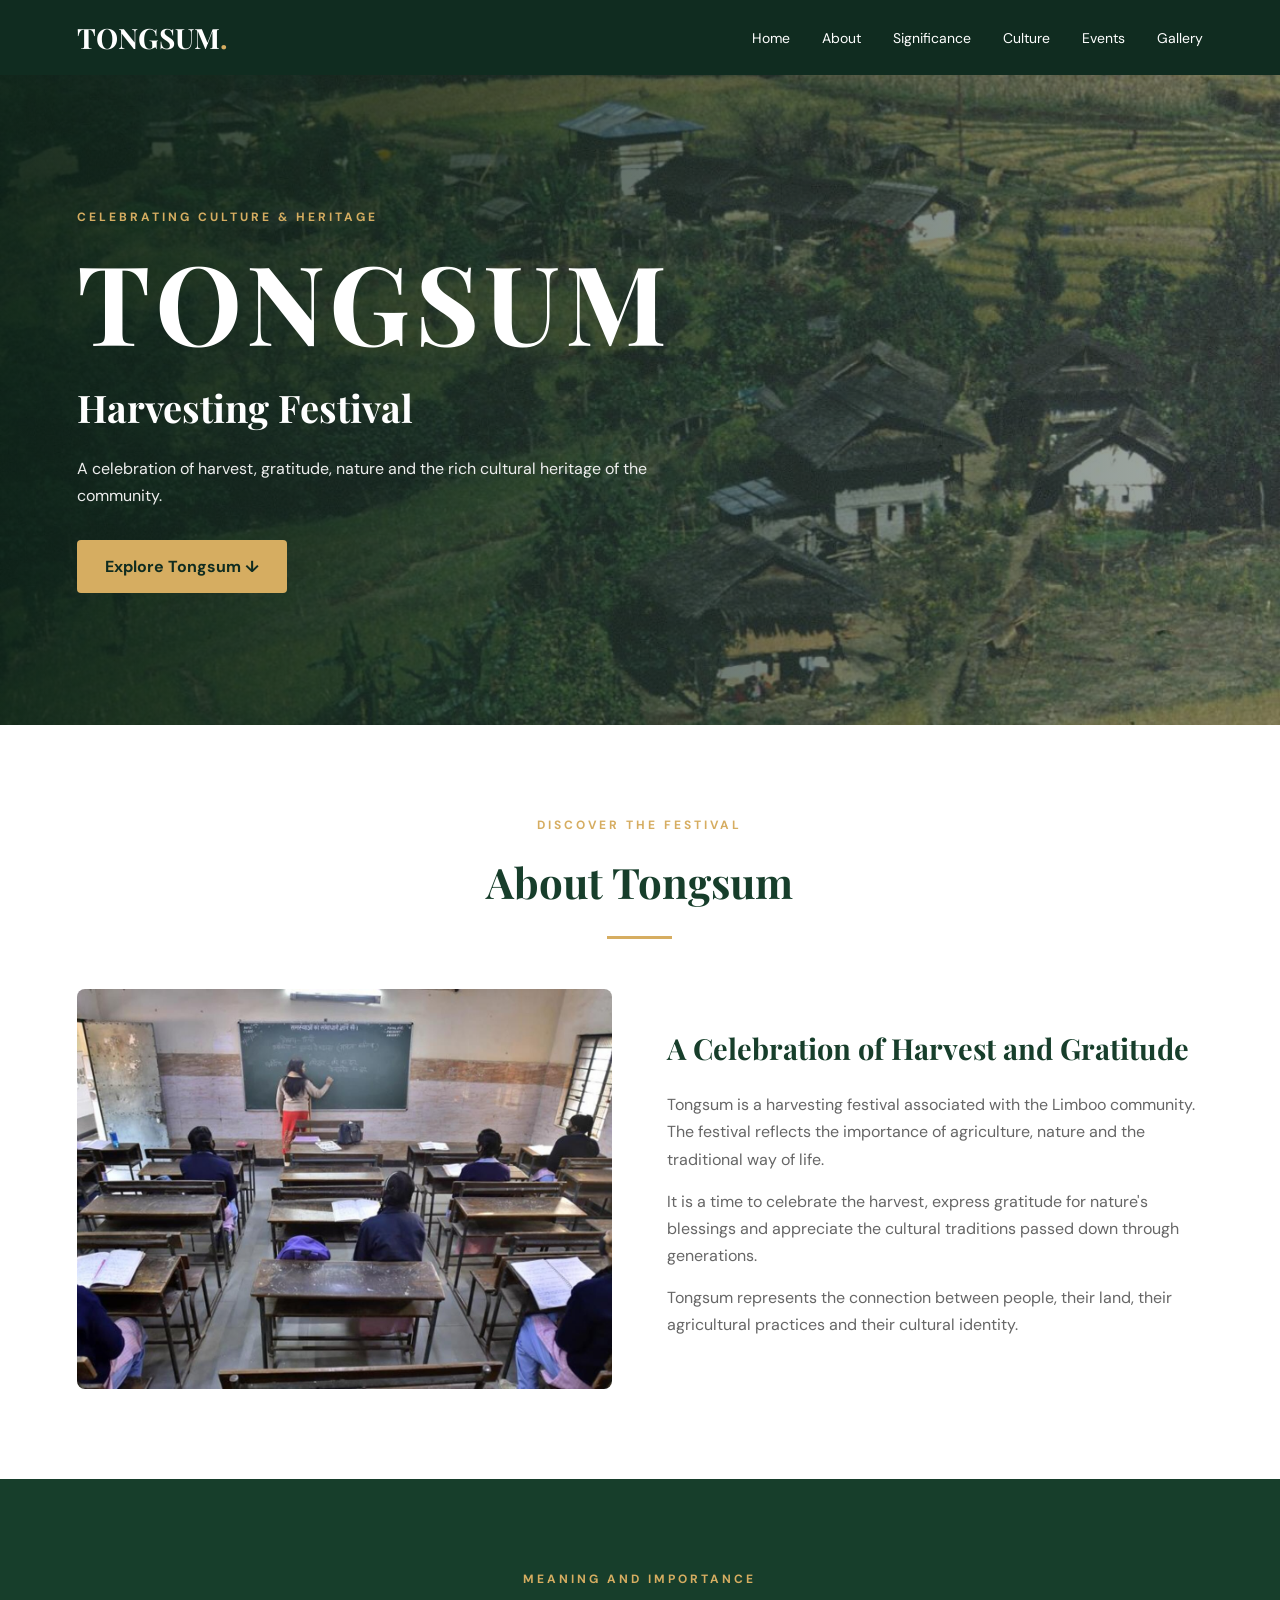
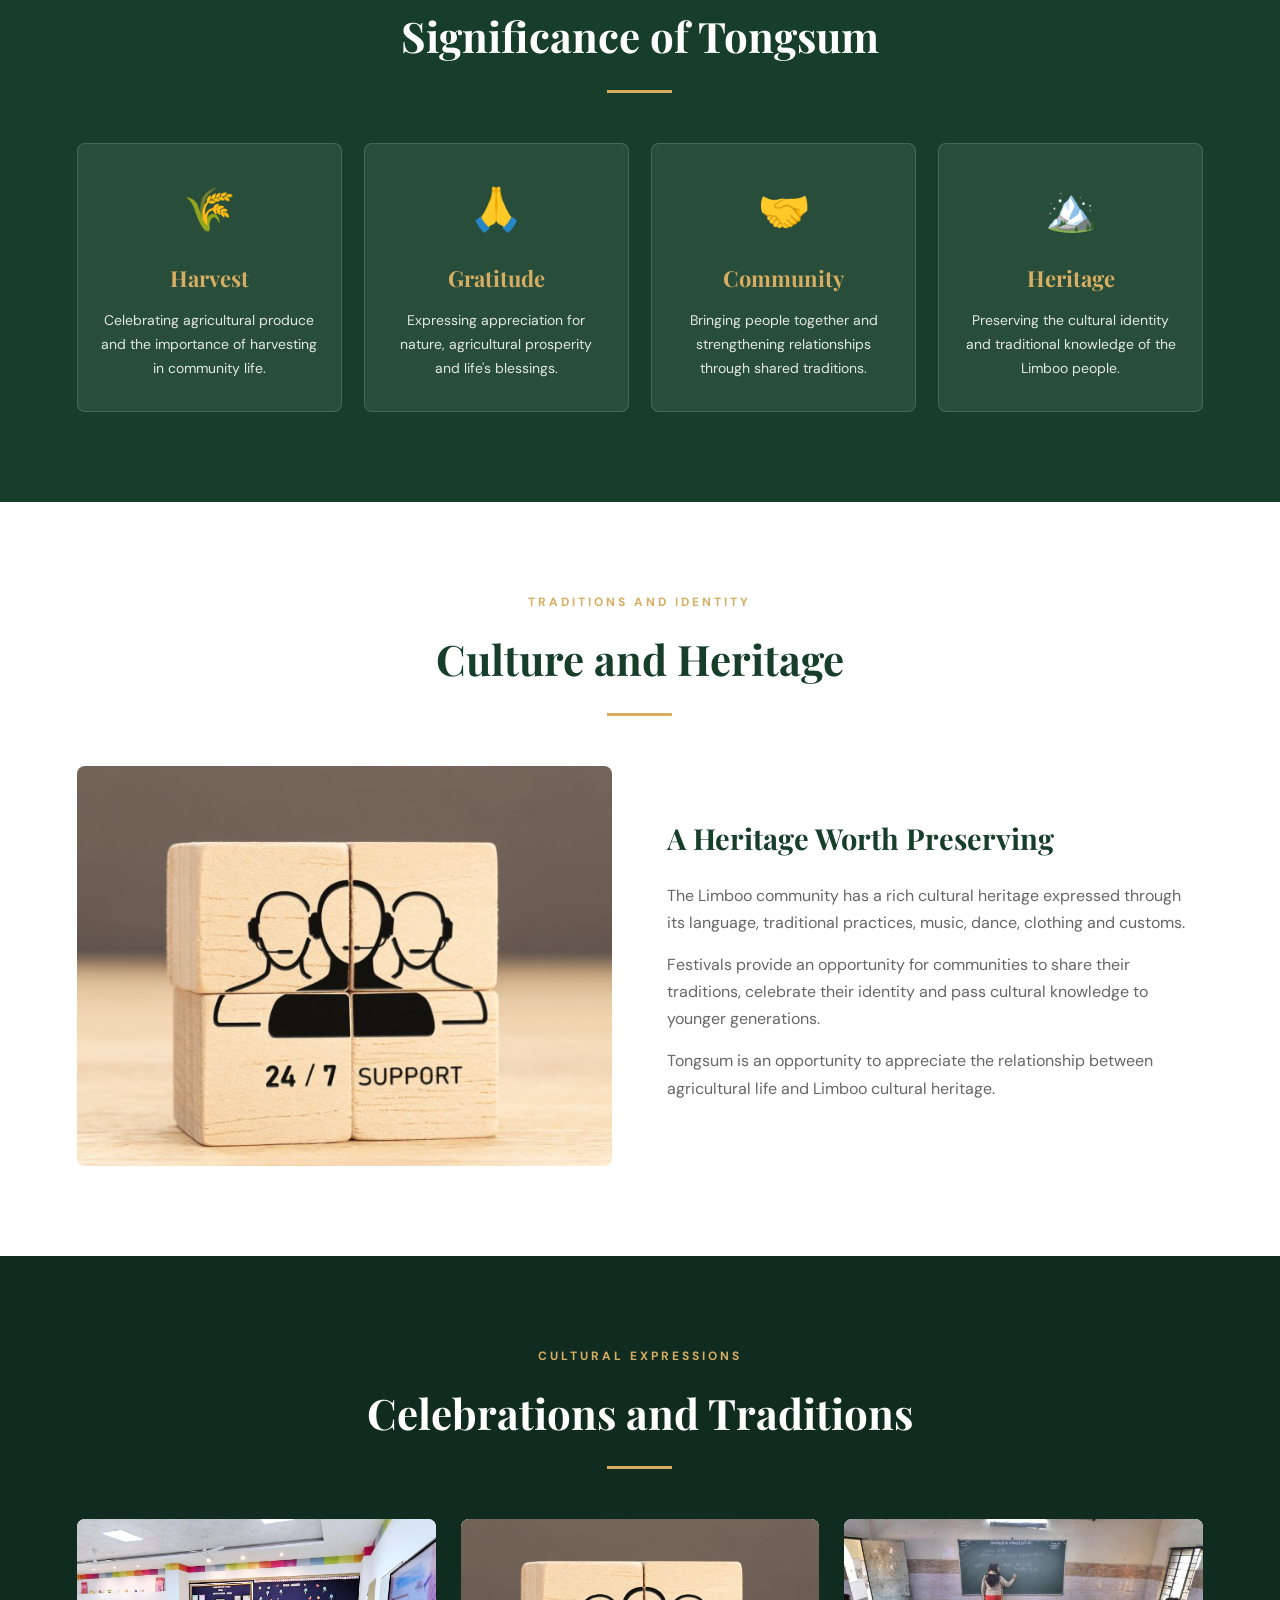
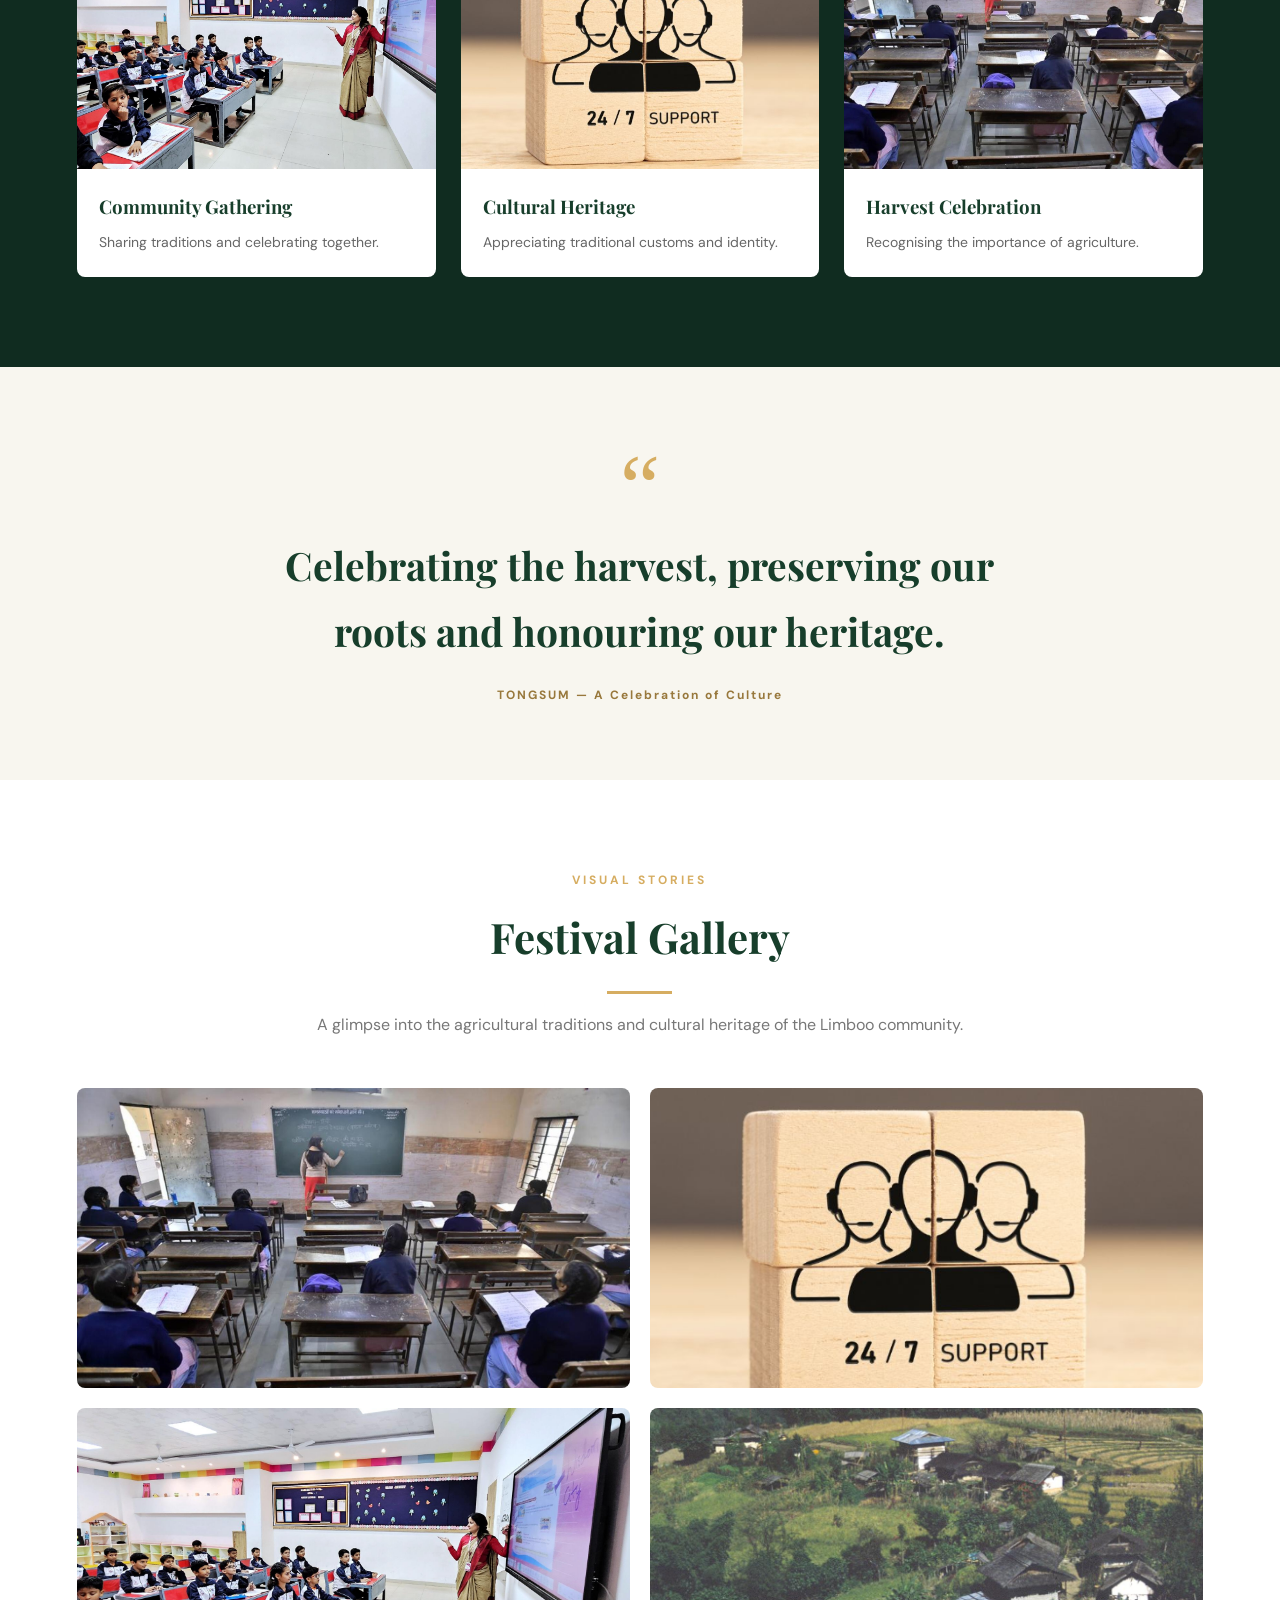
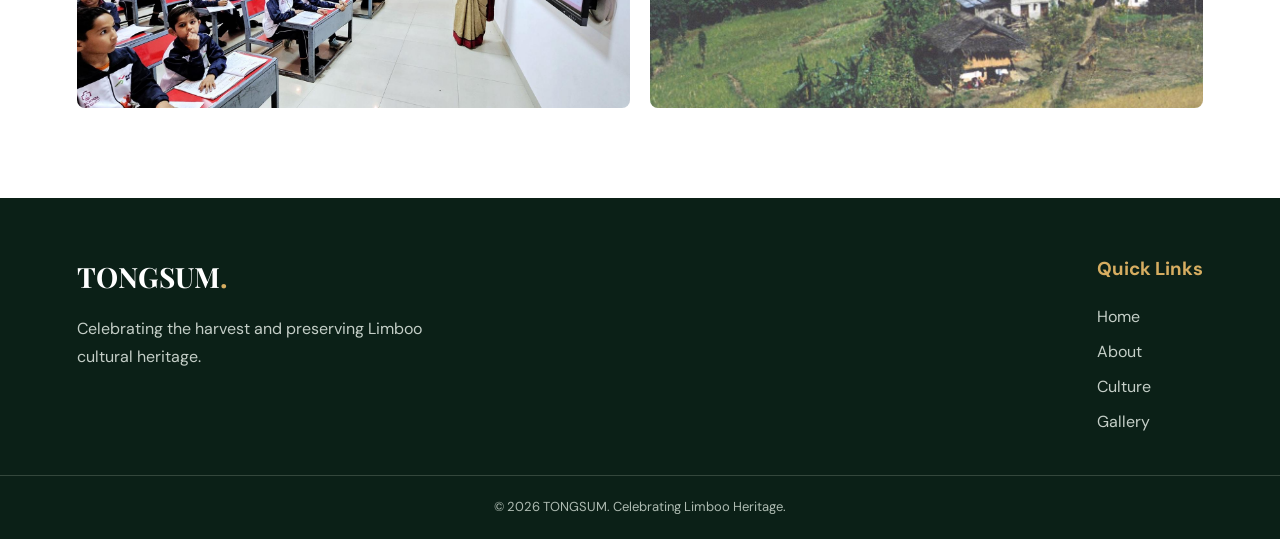
==== commit 39ff5a94: "Add files via upload" ====
--- a/index.html
+++ b/index.html
@@ -5,9 +5,9 @@
     <meta charset="UTF-8">
     <meta name="viewport" content="width=device-width, initial-scale=1.0">
 
-    <meta name="description" content="Discover Tongsum, the Limboo harvesting festival celebrating harvest, gratitude, traditions and cultural heritage.">
-
-    <title>TONGSUM | Limboo Harvesting Festival</title>
+    <meta name="description" content="Discover Tongsum, the harvesting festival celebrating harvest, gratitude, traditions and cultural heritage.">
+
+    <title>TONGSUM | Harvesting Festival</title>
 
     <link rel="stylesheet" href="style.css">
 
@@ -33,6 +33,7 @@
                 <li><a href="#about">About</a></li>
                 <li><a href="#significance">Significance</a></li>
                 <li><a href="#culture">Culture</a></li>
+                <li><a href="events.html">Events</a></li>
                 <li><a href="#gallery">Gallery</a></li>
             </ul>
         </nav>
@@ -44,15 +45,15 @@
         <div class="hero-overlay"></div>
 
         <div class="hero-content container">
-            <p class="eyebrow">CELEBRATING LIMBOO HERITAGE</p>
+            <p class="eyebrow">CELEBRATING CULTURE & HERITAGE</p>
 
             <h1>TONGSUM</h1>
 
-            <h2>The Limboo Harvesting Festival</h2>
+            <h2>Harvesting Festival</h2>
 
             <p>
                 A celebration of harvest, gratitude, nature
-                and the rich cultural heritage of the Limboo community.
+                and the rich cultural heritage of the community.
             </p>
 
             <a href="#about" class="btn">Explore Tongsum ↓</a>
@@ -163,7 +164,7 @@
 
         <div class="section-heading">
             <p class="eyebrow">TRADITIONS AND IDENTITY</p>
-            <h2>Limboo Culture and Heritage</h2>
+            <h2>Culture and Heritage</h2>
             <span class="heading-line"></span>
         </div>
 
--- a/style.css
+++ b/style.css
@@ -513,3 +513,58 @@
         flex-direction: column;
     }
 }
+
+
+/* Events Page */
+
+.events-section {
+    padding: 40px 8%;
+    text-align: center;
+}
+
+.events-section h2 {
+    color: #386641;
+    margin-bottom: 15px;
+}
+
+.events-section > p {
+    margin-bottom: 30px;
+}
+
+.event-card {
+    background: #ffffff;
+    padding: 20px;
+    margin: 25px auto;
+    max-width: 750px;
+    border-radius: 12px;
+    box-shadow: 0 3px 12px rgba(0, 0, 0, 0.12);
+    text-align: left;
+}
+
+.event-card img {
+    width: 100%;
+    height: 280px;
+    object-fit: cover;
+    border-radius: 10px;
+    margin-bottom: 15px;
+}
+
+.event-card h3 {
+    color: #386641;
+    margin-bottom: 12px;
+}
+
+.event-card p {
+    margin: 8px 0;
+    line-height: 1.6;
+}
+
+@media (max-width: 600px) {
+    .events-section {
+        padding: 25px 5%;
+    }
+
+    .event-card img {
+        height: 200px;
+    }
+}
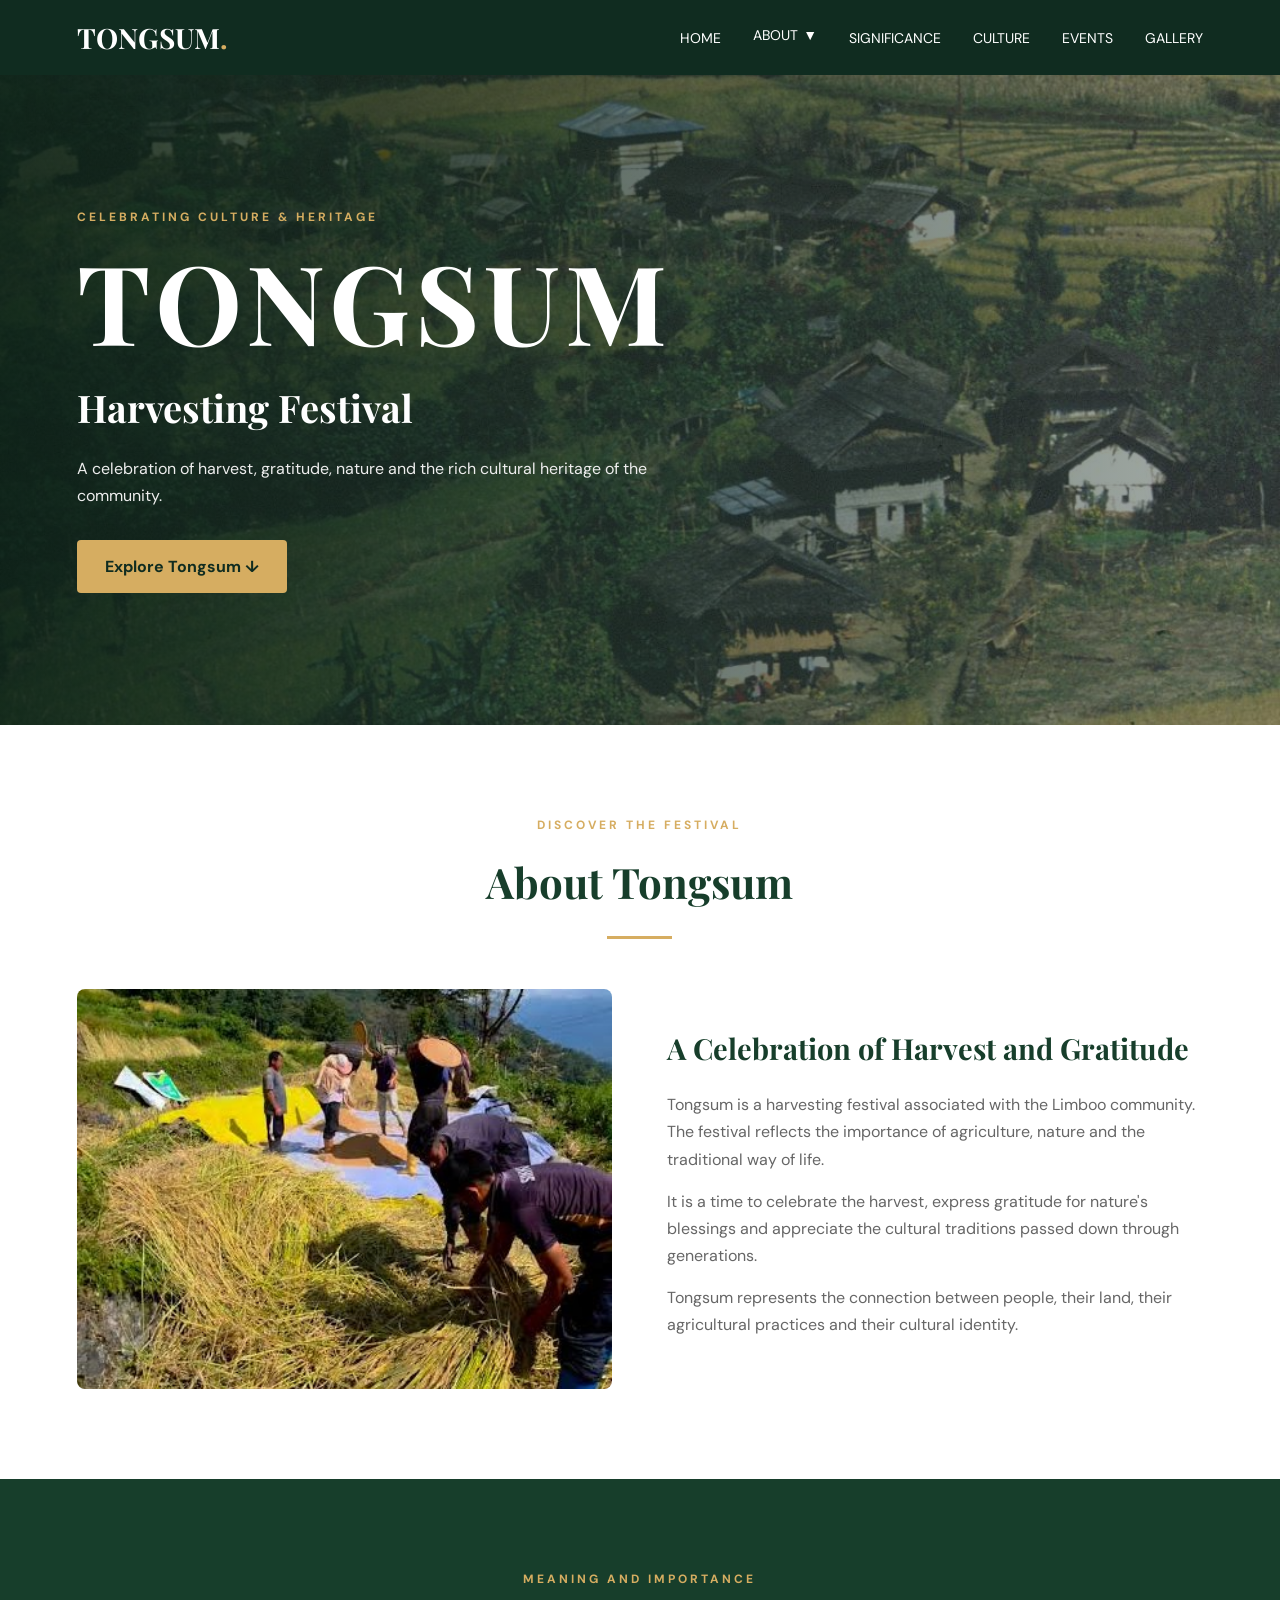
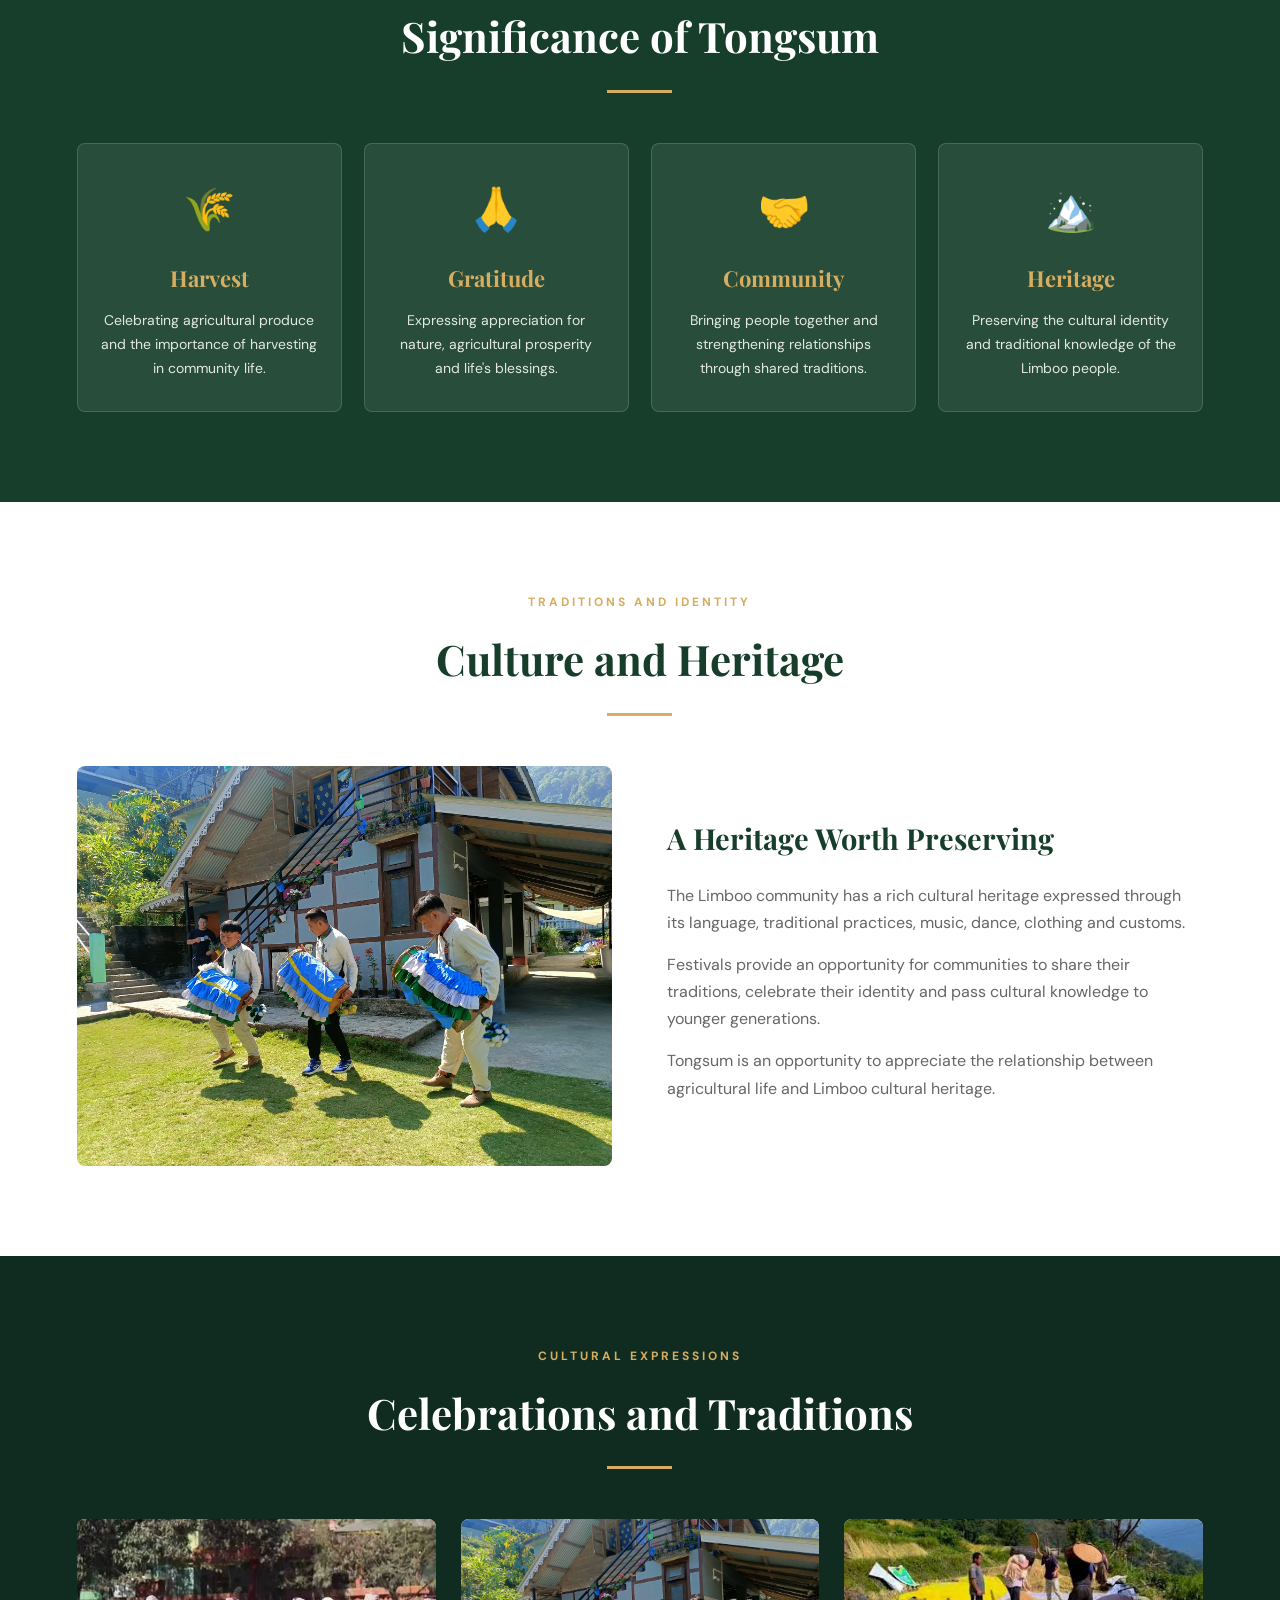
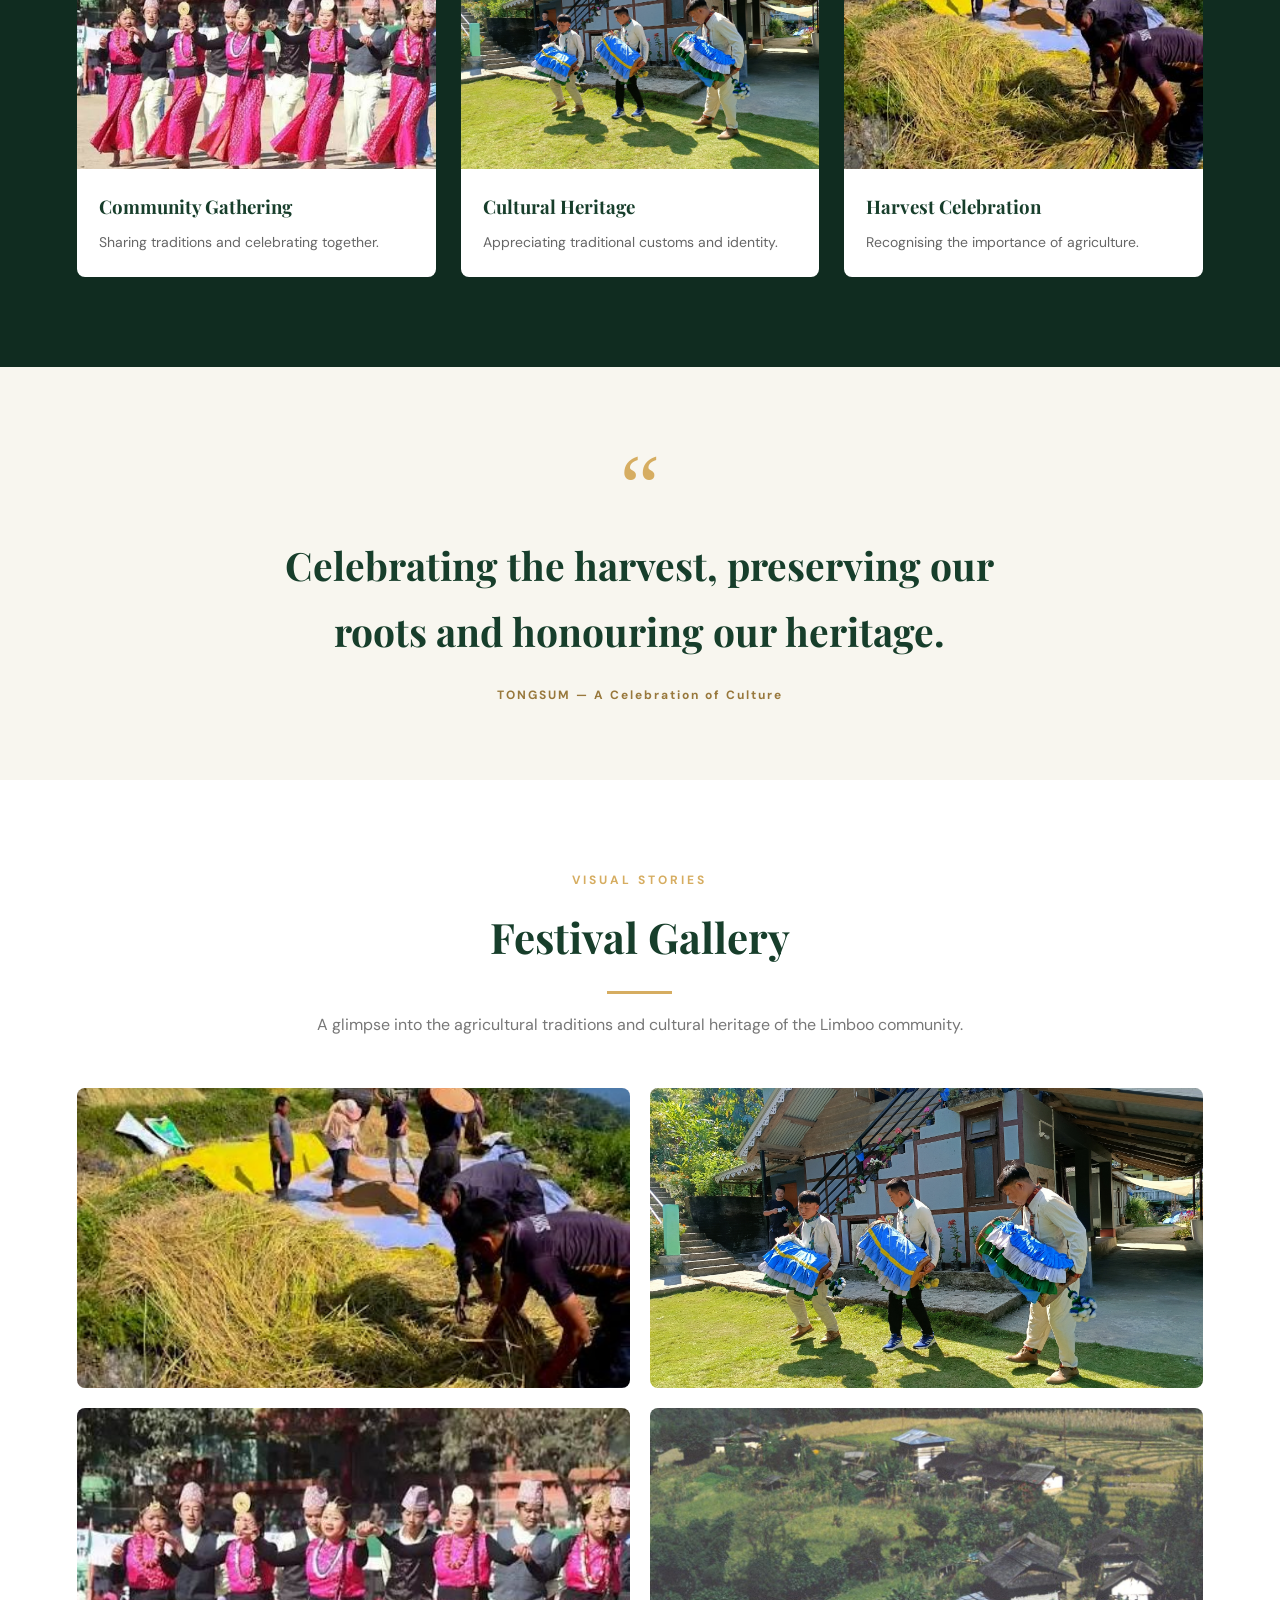
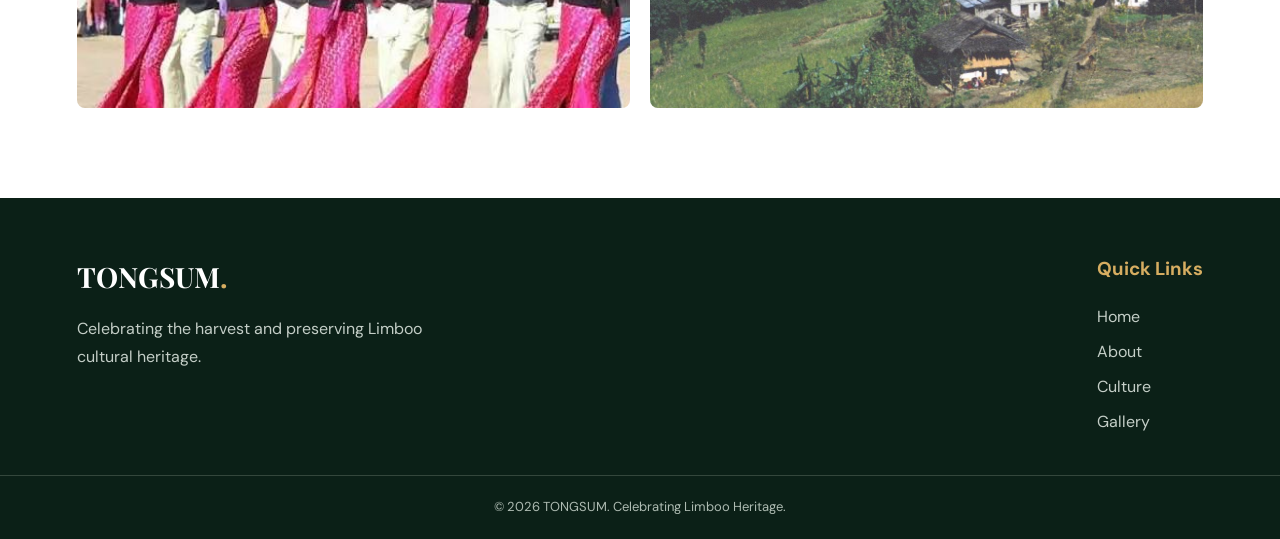
==== commit dcb38ea1: "update tongsum website" ====
--- a/index.html
+++ b/index.html
@@ -1,318 +1,425 @@
-
-<!DOCTYPE html>
-<html lang="en">
-<head>
-    <meta charset="UTF-8">
-    <meta name="viewport" content="width=device-width, initial-scale=1.0">
-
-    <meta name="description" content="Discover Tongsum, the harvesting festival celebrating harvest, gratitude, traditions and cultural heritage.">
-
-    <title>TONGSUM | Harvesting Festival</title>
-
-    <link rel="stylesheet" href="style.css">
-
-    <link rel="preconnect" href="https://fonts.googleapis.com">
-    <link rel="preconnect" href="https://fonts.gstatic.com" crossorigin>
-    <link href="https://fonts.googleapis.com/css2?family=DM+Sans:wght@400;500;600;700&family=Playfair+Display:wght@500;600;700&display=swap" rel="stylesheet">
-</head>
-
-<body>
-
-    <!-- NAVIGATION -->
-    <header class="header">
-        <nav class="navbar container">
-            <a href="#home" class="logo">TONGSUM<span>.</span></a>
-
-            <button class="menu-toggle" id="menuToggle"
-                    aria-label="Toggle navigation" aria-expanded="false">
-                ☰
-            </button>
-
-            <ul class="nav-links" id="navLinks">
-                <li><a href="#home">Home</a></li>
-                <li><a href="#about">About</a></li>
-                <li><a href="#significance">Significance</a></li>
-                <li><a href="#culture">Culture</a></li>
-                <li><a href="events.html">Events</a></li>
-                <li><a href="#gallery">Gallery</a></li>
-            </ul>
-        </nav>
-    </header>
-
-
-    <!-- HERO SECTION -->
-    <section class="hero" id="home">
-        <div class="hero-overlay"></div>
-
-        <div class="hero-content container">
-            <p class="eyebrow">CELEBRATING CULTURE & HERITAGE</p>
-
-            <h1>TONGSUM</h1>
-
-            <h2>Harvesting Festival</h2>
-
-            <p>
-                A celebration of harvest, gratitude, nature
-                and the rich cultural heritage of the community.
-            </p>
-
-            <a href="#about" class="btn">Explore Tongsum ↓</a>
-        </div>
-    </section>
-
-
-    <!-- ABOUT SECTION -->
-    <section class="section container" id="about">
-
-        <div class="section-heading">
-            <p class="eyebrow">DISCOVER THE FESTIVAL</p>
-            <h2>About Tongsum</h2>
-            <span class="heading-line"></span>
-        </div>
-
-        <div class="about-grid">
-
-            <div class="about-image">
-                <img src="images/harvest.jpg"
-                     alt="Traditional agricultural harvesting">
-            </div>
-
-            <div class="about-text">
-                <h3>A Celebration of Harvest and Gratitude</h3>
-
-                <p>
-                    Tongsum is a harvesting festival associated with
-                    the Limboo community. The festival reflects the
-                    importance of agriculture, nature and the
-                    traditional way of life.
-                </p>
-
-                <p>
-                    It is a time to celebrate the harvest, express
-                    gratitude for nature's blessings and appreciate
-                    the cultural traditions passed down through
-                    generations.
-                </p>
-
-                <p>
-                    Tongsum represents the connection between people,
-                    their land, their agricultural practices and
-                    their cultural identity.
-                </p>
-            </div>
-
-        </div>
-    </section>
-
-
-    <!-- SIGNIFICANCE SECTION -->
-    <section class="significance section" id="significance">
-
-        <div class="container">
-
-            <div class="section-heading light">
-                <p class="eyebrow">MEANING AND IMPORTANCE</p>
-                <h2>Significance of Tongsum</h2>
-                <span class="heading-line"></span>
-            </div>
-
-            <div class="cards">
-
-                <div class="info-card">
-                    <div class="card-icon">🌾</div>
-                    <h3>Harvest</h3>
-                    <p>
-                        Celebrating agricultural produce and the
-                        importance of harvesting in community life.
-                    </p>
-                </div>
-
-                <div class="info-card">
-                    <div class="card-icon">🙏</div>
-                    <h3>Gratitude</h3>
-                    <p>
-                        Expressing appreciation for nature,
-                        agricultural prosperity and life's blessings.
-                    </p>
-                </div>
-
-                <div class="info-card">
-                    <div class="card-icon">🤝</div>
-                    <h3>Community</h3>
-                    <p>
-                        Bringing people together and strengthening
-                        relationships through shared traditions.
-                    </p>
-                </div>
-
-                <div class="info-card">
-                    <div class="card-icon">🏔️</div>
-                    <h3>Heritage</h3>
-                    <p>
-                        Preserving the cultural identity and
-                        traditional knowledge of the Limboo people.
-                    </p>
-                </div>
-
-            </div>
-        </div>
-    </section>
-
-
-    <!-- CULTURE SECTION -->
-    <section class="section container" id="culture">
-
-        <div class="section-heading">
-            <p class="eyebrow">TRADITIONS AND IDENTITY</p>
-            <h2>Culture and Heritage</h2>
-            <span class="heading-line"></span>
-        </div>
-
-        <div class="culture-grid">
-
-            <div class="culture-image">
-                <img src="images/culture.jpg"
-                     alt="Traditional Limboo cultural heritage">
-            </div>
-
-            <div class="culture-content">
-                <h3>A Heritage Worth Preserving</h3>
-
-                <p>
-                    The Limboo community has a rich cultural heritage
-                    expressed through its language, traditional
-                    practices, music, dance, clothing and customs.
-                </p>
-
-                <p>
-                    Festivals provide an opportunity for communities
-                    to share their traditions, celebrate their
-                    identity and pass cultural knowledge to
-                    younger generations.
-                </p>
-
-                <p>
-                    Tongsum is an opportunity to appreciate the
-                    relationship between agricultural life and
-                    Limboo cultural heritage.
-                </p>
-            </div>
-
-        </div>
-    </section>
-
-
-    <!-- TRADITIONS SECTION -->
-    <section class="traditions section">
-
-        <div class="container">
-
-            <div class="section-heading light">
-                <p class="eyebrow">CULTURAL EXPRESSIONS</p>
-                <h2>Celebrations and Traditions</h2>
-                <span class="heading-line"></span>
-            </div>
-
-            <div class="tradition-grid">
-
-                <div class="tradition-item">
-                    <img src="images/celebration.jpg"
-                         alt="Traditional community celebration">
-                    <div class="tradition-caption">
-                        <h3>Community Gathering</h3>
-                        <p>Sharing traditions and celebrating together.</p>
-                    </div>
-                </div>
-
-                <div class="tradition-item">
-                    <img src="images/culture.jpg"
-                         alt="Traditional cultural heritage">
-                    <div class="tradition-caption">
-                        <h3>Cultural Heritage</h3>
-                        <p>Appreciating traditional customs and identity.</p>
-                    </div>
-                </div>
-
-                <div class="tradition-item">
-                    <img src="images/harvest.jpg"
-                         alt="Agricultural harvest">
-                    <div class="tradition-caption">
-                        <h3>Harvest Celebration</h3>
-                        <p>Recognising the importance of agriculture.</p>
-                    </div>
-                </div>
-
-            </div>
-        </div>
-    </section>
-
-
-    <!-- QUOTE SECTION -->
-    <section class="quote-section">
-        <div class="container">
-            <p class="quote-mark">“</p>
-            <h2>
-                Celebrating the harvest, preserving our roots
-                and honouring our heritage.
-            </h2>
-            <p class="quote-subtitle">TONGSUM — A Celebration of Culture</p>
-        </div>
-    </section>
-
-
-    <!-- GALLERY -->
-    <section class="section container" id="gallery">
-
-        <div class="section-heading">
-            <p class="eyebrow">VISUAL STORIES</p>
-            <h2>Festival Gallery</h2>
-            <span class="heading-line"></span>
-            <p class="gallery-intro">
-                A glimpse into the agricultural traditions and
-                cultural heritage of the Limboo community.
-            </p>
-        </div>
-
-        <div class="gallery-grid">
-            <img src="images/harvest.jpg" alt="Harvest traditions">
-            <img src="images/culture.jpg" alt="Limboo heritage">
-            <img src="images/celebration.jpg" alt="Cultural celebration">
-            <img src="images/hero.jpg" alt="Tongsum festival landscape">
-        </div>
-    </section>
-
-
-    <!-- FOOTER -->
-    <footer class="footer" id="contact">
-        <div class="container footer-content">
-
-            <div>
-                <a href="#home" class="footer-logo">TONGSUM<span>.</span></a>
-                <p>
-                    Celebrating the harvest and preserving
-                    Limboo cultural heritage.
-                </p>
-            </div>
-
-            <div class="footer-links">
-                <h3>Quick Links</h3>
-                <a href="#home">Home</a>
-                <a href="#about">About</a>
-                <a href="#culture">Culture</a>
-                <a href="#gallery">Gallery</a>
-            </div>
-
-        </div>
-
-        <div class="copyright">
-            <p>
-                © <span id="year"></span> TONGSUM.
-                Celebrating Limboo Heritage.
-            </p>
-        </div>
-    </footer>
-
-    <script src="script.js"></script>
-
-</body>
-</html>
+
+<!DOCTYPE html>
+<html lang="en">
+<head>
+    <meta charset="UTF-8">
+    <meta name="viewport" content="width=device-width, initial-scale=1.0">
+
+    <meta name="description" content="Discover Tongsum, the harvesting festival celebrating harvest, gratitude, traditions and cultural heritage.">
+
+    <title>TONGSUM | Harvesting Festival</title>
+
+    <link rel="stylesheet" href="style.css">
+
+    <link rel="preconnect" href="https://fonts.googleapis.com">
+    <link rel="preconnect" href="https://fonts.gstatic.com" crossorigin>
+    <link href="https://fonts.googleapis.com/css2?family=DM+Sans:wght@400;500;600;700&family=Playfair+Display:wght@500;600;700&display=swap" rel="stylesheet">
+</head>
+
+<body>
+
+    <!-- NAVIGATION -->
+    <header class="header">
+        <nav class="navbar container">
+
+            <a href="#HOME" class="logo">TONGSUM<span>.</span></a>
+
+            <button class="menu-toggle" id="menuToggle"
+                    aria-label="Toggle navigation" aria-expanded="false">
+                ☰
+            </button>
+
+            <ul class="nav-links" id="navLinks">
+
+                <li><a href="#HOME">HOME</a></li>
+
+                <!-- ABOUT BUTTON WITH DROPDOWN -->
+                <li class="dropdown">
+                    <div class="about-nav">
+
+                        <a href="#about">ABOUT</a>
+
+                        <details>
+                            <summary>▼</summary>
+
+                            <ul class="dropdown-menu">
+                                <li>
+                                    <a href="dtdc-members.html">DTDC MEMBERS 2026</a>
+                                </li>
+
+                                <li>
+                                    <a href="village-tourism.html">2ND ANNUAL TONGSUM VILLAGE TOURISM FESTIVAL</a>
+                                </li>
+                            </ul>
+
+                        </details>
+                    </div>
+                </li>
+
+                <li><a href="#significance">SIGNIFICANCE</a></li>
+
+                <li><a href="#culture">CULTURE</a></li>
+
+                <li><a href="events.html">EVENTS</a></li>
+
+                <li><a href="#gallery">GALLERY</a></li>
+
+            </ul>
+
+        </nav>
+    </header>
+
+
+    <!-- HERO SECTION -->
+    <section class="hero" id="HOME">
+
+        <div class="hero-overlay"></div>
+
+        <div class="hero-content container">
+
+            <p class="eyebrow">CELEBRATING CULTURE & HERITAGE</p>
+
+            <h1>TONGSUM</h1>
+
+            <h2>Harvesting Festival</h2>
+
+            <p>
+                A celebration of harvest, gratitude, nature
+                and the rich cultural heritage of the community.
+            </p>
+
+            <a href="#about" class="btn">Explore Tongsum ↓</a>
+
+        </div>
+    </section>
+
+
+    <!-- ABOUT SECTION -->
+    <section class="section container" id="about">
+
+        <div class="section-heading">
+
+            <p class="eyebrow">DISCOVER THE FESTIVAL</p>
+
+            <h2>About Tongsum</h2>
+
+            <span class="heading-line"></span>
+
+        </div>
+
+        <div class="about-grid">
+
+            <div class="about-image">
+                <img src="images/harvest.jpg"
+                     alt="Traditional agricultural harvesting">
+            </div>
+
+            <div class="about-text">
+
+                <h3>A Celebration of Harvest and Gratitude</h3>
+
+                <p>
+                    Tongsum is a harvesting festival associated with
+                    the Limboo community. The festival reflects the
+                    importance of agriculture, nature and the
+                    traditional way of life.
+                </p>
+
+                <p>
+                    It is a time to celebrate the harvest, express
+                    gratitude for nature's blessings and appreciate
+                    the cultural traditions passed down through
+                    generations.
+                </p>
+
+                <p>
+                    Tongsum represents the connection between people,
+                    their land, their agricultural practices and
+                    their cultural identity.
+                </p>
+
+            </div>
+
+        </div>
+    </section>
+
+
+    <!-- SIGNIFICANCE SECTION -->
+    <section class="significance section" id="significance">
+
+        <div class="container">
+
+            <div class="section-heading light">
+
+                <p class="eyebrow">MEANING AND IMPORTANCE</p>
+
+                <h2>Significance of Tongsum</h2>
+
+                <span class="heading-line"></span>
+
+            </div>
+
+            <div class="cards">
+
+                <div class="info-card">
+                    <div class="card-icon">🌾</div>
+
+                    <h3>Harvest</h3>
+
+                    <p>
+                        Celebrating agricultural produce and the
+                        importance of harvesting in community life.
+                    </p>
+                </div>
+
+                <div class="info-card">
+                    <div class="card-icon">🙏</div>
+
+                    <h3>Gratitude</h3>
+
+                    <p>
+                        Expressing appreciation for nature,
+                        agricultural prosperity and life's blessings.
+                    </p>
+                </div>
+
+                <div class="info-card">
+                    <div class="card-icon">🤝</div>
+
+                    <h3>Community</h3>
+
+                    <p>
+                        Bringing people together and strengthening
+                        relationships through shared traditions.
+                    </p>
+                </div>
+
+                <div class="info-card">
+                    <div class="card-icon">🏔️</div>
+
+                    <h3>Heritage</h3>
+
+                    <p>
+                        Preserving the cultural identity and
+                        traditional knowledge of the Limboo people.
+                    </p>
+                </div>
+
+            </div>
+        </div>
+    </section>
+
+
+    <!-- CULTURE SECTION -->
+    <section class="section container" id="culture">
+
+        <div class="section-heading">
+
+            <p class="eyebrow">TRADITIONS AND IDENTITY</p>
+
+            <h2>Culture and Heritage</h2>
+
+            <span class="heading-line"></span>
+
+        </div>
+
+        <div class="culture-grid">
+
+            <div class="culture-image">
+                <img src="images/culture.jpg"
+                     alt="Traditional Limboo cultural heritage">
+            </div>
+
+            <div class="culture-content">
+
+                <h3>A Heritage Worth Preserving</h3>
+
+                <p>
+                    The Limboo community has a rich cultural heritage
+                    expressed through its language, traditional
+                    practices, music, dance, clothing and customs.
+                </p>
+
+                <p>
+                    Festivals provide an opportunity for communities
+                    to share their traditions, celebrate their
+                    identity and pass cultural knowledge to
+                    younger generations.
+                </p>
+
+                <p>
+                    Tongsum is an opportunity to appreciate the
+                    relationship between agricultural life and
+                    Limboo cultural heritage.
+                </p>
+
+            </div>
+
+        </div>
+    </section>
+
+
+    <!-- TRADITIONS SECTION -->
+    <section class="traditions section">
+
+        <div class="container">
+
+            <div class="section-heading light">
+
+                <p class="eyebrow">CULTURAL EXPRESSIONS</p>
+
+                <h2>Celebrations and Traditions</h2>
+
+                <span class="heading-line"></span>
+
+            </div>
+
+            <div class="tradition-grid">
+
+                <div class="tradition-item">
+
+                    <img src="images/celebration.jpg"
+                         alt="Traditional community celebration">
+
+                    <div class="tradition-caption">
+
+                        <h3>Community Gathering</h3>
+
+                        <p>Sharing traditions and celebrating together.</p>
+
+                    </div>
+                </div>
+
+                <div class="tradition-item">
+
+                    <img src="images/culture.jpg"
+                         alt="Traditional cultural heritage">
+
+                    <div class="tradition-caption">
+
+                        <h3>Cultural Heritage</h3>
+
+                        <p>Appreciating traditional customs and identity.</p>
+
+                    </div>
+                </div>
+
+                <div class="tradition-item">
+
+                    <img src="images/harvest.jpg"
+                         alt="Agricultural harvest">
+
+                    <div class="tradition-caption">
+
+                        <h3>Harvest Celebration</h3>
+
+                        <p>Recognising the importance of agriculture.</p>
+
+                    </div>
+                </div>
+
+            </div>
+        </div>
+    </section>
+
+
+    <!-- QUOTE SECTION -->
+    <section class="quote-section">
+
+        <div class="container">
+
+            <p class="quote-mark">“</p>
+
+            <h2>
+                Celebrating the harvest, preserving our roots
+                and honouring our heritage.
+            </h2>
+
+            <p class="quote-subtitle">
+                TONGSUM — A Celebration of Culture
+            </p>
+
+        </div>
+    </section>
+
+
+    <!-- GALLERY SECTION -->
+    <section class="section container" id="gallery">
+
+        <div class="section-heading">
+
+            <p class="eyebrow">VISUAL STORIES</p>
+
+            <h2>Festival Gallery</h2>
+
+            <span class="heading-line"></span>
+
+            <p class="gallery-intro">
+                A glimpse into the agricultural traditions and
+                cultural heritage of the Limboo community.
+            </p>
+
+        </div>
+
+        <div class="gallery-grid">
+
+            <img src="images/harvest.jpg" alt="Harvest traditions">
+
+            <img src="images/culture.jpg" alt="Limboo heritage">
+
+            <img src="images/celebration.jpg" alt="Cultural celebration">
+
+            <img src="images/hero.jpg" alt="Tongsum festival landscape">
+
+        </div>
+    </section>
+
+
+    <!-- FOOTER -->
+    <footer class="footer" id="contact">
+
+        <div class="container footer-content">
+
+            <div>
+
+                <a href="#HOME" class="footer-logo">TONGSUM<span>.</span></a>
+
+                <p>
+                    Celebrating the harvest and preserving
+                    Limboo cultural heritage.
+                </p>
+
+            </div>
+
+            <div class="footer-links">
+
+                <h3>Quick Links</h3>
+
+                <a href="#HOME">Home</a>
+
+                <a href="#about">About</a>
+
+                <a href="#culture">Culture</a>
+
+                <a href="#gallery">Gallery</a>
+
+            </div>
+
+        </div>
+
+        <div class="copyright">
+
+            <p>
+                © <span id="year"></span> TONGSUM.
+                Celebrating Limboo Heritage.
+            </p>
+
+        </div>
+
+    </footer>
+
+
+    <script src="script.js"></script>
+
+</body>
+</html>
--- a/style.css
+++ b/style.css
@@ -1,570 +1,685 @@
-
-/* GENERAL SETTINGS */
-* {
-    margin: 0;
-    padding: 0;
-    box-sizing: border-box;
-    scroll-behavior: smooth;
-}
-
-:root {
-    --green: #173e2b;
-    --dark-green: #102c20;
-    --gold: #d6ad61;
-    --cream: #f8f6ef;
-    --text: #333;
-}
-
-body {
-    font-family: 'DM Sans', sans-serif;
-    color: var(--text);
-    line-height: 1.7;
-    background: #fff;
-}
-
-.container {
-    width: 88%;
-    max-width: 1200px;
-    margin: auto;
-}
-
-img {
-    width: 100%;
-    display: block;
-    object-fit: cover;
-}
-
-a {
-    text-decoration: none;
-}
-
-
-/* NAVIGATION */
-.header {
-    background: var(--dark-green);
-    position: sticky;
-    top: 0;
-    z-index: 1000;
-}
-
-.navbar {
-    min-height: 75px;
-    display: flex;
-    justify-content: space-between;
-    align-items: center;
-}
-
-.logo,
-.footer-logo {
-    font-family: 'Playfair Display', serif;
-    font-size: 28px;
-    font-weight: 700;
-    color: white;
-}
-
-.logo span,
-.footer-logo span {
-    color: var(--gold);
-}
-
-.nav-links {
-    display: flex;
-    gap: 32px;
-    list-style: none;
-}
-
-.nav-links a {
-    color: white;
-    font-size: 14px;
-    transition: 0.3s;
-}
-
-.nav-links a:hover {
-    color: var(--gold);
-}
-
-.menu-toggle {
-    display: none;
-    border: none;
-    background: transparent;
-    color: white;
-    font-size: 27px;
-    cursor: pointer;
-}
-
-
-/* HERO */
-.hero {
-    min-height: 650px;
-    background:
-        url("images/hero.jpg") center/cover no-repeat;
-    position: relative;
-    display: flex;
-    align-items: center;
-    color: white;
-}
-
-.hero-overlay {
-    position: absolute;
-    inset: 0;
-    background: linear-gradient(
-        90deg,
-        rgba(8, 30, 19, 0.88),
-        rgba(8, 30, 19, 0.35)
-    );
-}
-
-.hero-content {
-    position: relative;
-    z-index: 1;
-    padding-top: 60px;
-    padding-bottom: 60px;
-}
-
-.eyebrow {
-    color: var(--gold);
-    font-size: 12px;
-    font-weight: 700;
-    letter-spacing: 3px;
-    margin-bottom: 12px;
-}
-
-.hero h1 {
-    font-family: 'Playfair Display', serif;
-    font-size: clamp(65px, 10vw, 110px);
-    line-height: 1.1;
-    letter-spacing: 5px;
-}
-
-.hero h2 {
-    font-family: 'Playfair Display', serif;
-    font-size: clamp(23px, 4vw, 38px);
-    margin: 15px 0;
-}
-
-.hero-content > p:not(.eyebrow) {
-    max-width: 570px;
-    color: #eee;
-    margin-bottom: 30px;
-}
-
-.btn {
-    display: inline-block;
-    background: var(--gold);
-    color: var(--dark-green);
-    padding: 13px 28px;
-    border-radius: 4px;
-    font-weight: 700;
-    transition: 0.3s;
-}
-
-.btn:hover {
-    background: white;
-    transform: translateY(-3px);
-}
-
-
-/* COMMON SECTION */
-.section {
-    padding-top: 90px;
-    padding-bottom: 90px;
-}
-
-.section-heading {
-    text-align: center;
-    margin-bottom: 50px;
-}
-
-.section-heading h2 {
-    font-family: 'Playfair Display', serif;
-    font-size: clamp(29px, 4vw, 42px);
-    color: var(--green);
-}
-
-.heading-line {
-    display: block;
-    height: 3px;
-    width: 65px;
-    background: var(--gold);
-    margin: 17px auto;
-}
-
-.light h2 {
-    color: white;
-}
-
-
-/* ABOUT */
-.about-grid,
-.culture-grid {
-    display: grid;
-    grid-template-columns: 1fr 1fr;
-    align-items: center;
-    gap: 55px;
-}
-
-.about-image img,
-.culture-image img {
-    height: 400px;
-    border-radius: 8px;
-}
-
-.about-text h3,
-.culture-content h3 {
-    font-family: 'Playfair Display', serif;
-    font-size: 29px;
-    color: var(--green);
-    margin-bottom: 18px;
-}
-
-.about-text p,
-.culture-content p {
-    margin-bottom: 15px;
-    color: #666;
-}
-
-
-/* SIGNIFICANCE */
-.significance {
-    background: var(--green);
-}
-
-.cards {
-    display: grid;
-    grid-template-columns: repeat(4, 1fr);
-    gap: 22px;
-}
-
-.info-card {
-    background: rgba(255,255,255,0.08);
-    border: 1px solid rgba(255,255,255,0.15);
-    border-radius: 8px;
-    padding: 30px 22px;
-    text-align: center;
-    color: white;
-    transition: 0.3s;
-}
-
-.info-card:hover {
-    transform: translateY(-8px);
-    background: rgba(255,255,255,0.14);
-}
-
-.card-icon {
-    font-size: 42px;
-    margin-bottom: 15px;
-}
-
-.info-card h3 {
-    color: var(--gold);
-    margin-bottom: 12px;
-    font-family: 'Playfair Display', serif;
-    font-size: 22px;
-}
-
-.info-card p {
-    color: #e3e8e3;
-    font-size: 14px;
-}
-
-
-/* CULTURE */
-.culture-grid {
-    grid-template-columns: 1fr 1fr;
-}
-
-
-/* TRADITIONS */
-.traditions {
-    background: var(--dark-green);
-}
-
-.tradition-grid {
-    display: grid;
-    grid-template-columns: repeat(3, 1fr);
-    gap: 25px;
-}
-
-.tradition-item {
-    overflow: hidden;
-    border-radius: 8px;
-    background: white;
-}
-
-.tradition-item img {
-    height: 250px;
-    transition: 0.5s;
-}
-
-.tradition-item:hover img {
-    transform: scale(1.06);
-}
-
-.tradition-caption {
-    padding: 22px;
-}
-
-.tradition-caption h3 {
-    color: var(--green);
-    font-family: 'Playfair Display', serif;
-    margin-bottom: 8px;
-}
-
-.tradition-caption p {
-    font-size: 14px;
-    color: #666;
-}
-
-
-/* QUOTE */
-.quote-section {
-    background: var(--cream);
-    padding: 75px 0;
-    text-align: center;
-}
-
-.quote-mark {
-    color: var(--gold);
-    font-family: Georgia, serif;
-    font-size: 90px;
-    line-height: 1;
-}
-
-.quote-section h2 {
-    max-width: 800px;
-    margin: auto;
-    font-family: 'Playfair Display', serif;
-    font-size: clamp(25px, 4vw, 39px);
-    color: var(--green);
-}
-
-.quote-subtitle {
-    color: #98783c;
-    letter-spacing: 2px;
-    margin-top: 20px;
-    font-size: 12px;
-    font-weight: 700;
-}
-
-
-/* GALLERY */
-.gallery-intro {
-    color: #777;
-    margin-top: 12px;
-}
-
-.gallery-grid {
-    display: grid;
-    grid-template-columns: repeat(2, 1fr);
-    gap: 20px;
-}
-
-.gallery-grid img {
-    height: 300px;
-    border-radius: 8px;
-    transition: 0.3s;
-}
-
-.gallery-grid img:hover {
-    transform: scale(1.02);
-}
-
-
-/* FOOTER */
-.footer {
-    background: #0b2017;
-    color: white;
-    padding-top: 55px;
-}
-
-.footer-content {
-    display: flex;
-    justify-content: space-between;
-    gap: 40px;
-    padding-bottom: 40px;
-}
-
-.footer-content > div:first-child {
-    max-width: 350px;
-}
-
-.footer-content p {
-    color: #c4cec7;
-    margin-top: 15px;
-}
-
-.footer-links {
-    display: flex;
-    flex-direction: column;
-    gap: 8px;
-}
-
-.footer-links h3 {
-    color: var(--gold);
-    margin-bottom: 10px;
-}
-
-.footer-links a {
-    color: #c4cec7;
-}
-
-.footer-links a:hover {
-    color: var(--gold);
-}
-
-.copyright {
-    border-top: 1px solid #34473c;
-    padding: 20px;
-    text-align: center;
-    color: #aebbb2;
-    font-size: 13px;
-}
-
-
-/* RESPONSIVE DESIGN */
-@media (max-width: 900px) {
-
-    .cards {
-        grid-template-columns: repeat(2, 1fr);
-    }
-
-    .about-grid,
-    .culture-grid {
-        gap: 30px;
-    }
-
-    .nav-links {
-        gap: 17px;
-    }
-}
-
-
-@media (max-width: 650px) {
-
-    .container {
-        width: 90%;
-    }
-
-    .navbar {
-        min-height: 65px;
-    }
-
-    .menu-toggle {
-        display: block;
-    }
-
-    .nav-links {
-        display: none;
-        position: absolute;
-        top: 65px;
-        left: 0;
-        width: 100%;
-        background: var(--dark-green);
-        flex-direction: column;
-        padding: 20px 5%;
-        gap: 18px;
-    }
-
-    .nav-links.active {
-        display: flex;
-    }
-
-    .hero {
-        min-height: 570px;
-        background-position: center;
-    }
-
-    .hero h1 {
-        letter-spacing: 2px;
-    }
-
-    .section {
-        padding-top: 65px;
-        padding-bottom: 65px;
-    }
-
-    .about-grid,
-    .culture-grid {
-        grid-template-columns: 1fr;
-    }
-
-    .about-image img,
-    .culture-image img {
-        height: 280px;
-    }
-
-    .cards {
-        grid-template-columns: 1fr;
-    }
-
-    .tradition-grid {
-        grid-template-columns: 1fr;
-    }
-
-    .gallery-grid {
-        grid-template-columns: 1fr;
-    }
-
-    .gallery-grid img {
-        height: 250px;
-    }
-
-    .footer-content {
-        flex-direction: column;
-    }
-}
-
-
-/* Events Page */
-
-.events-section {
-    padding: 40px 8%;
-    text-align: center;
-}
-
-.events-section h2 {
-    color: #386641;
-    margin-bottom: 15px;
-}
-
-.events-section > p {
-    margin-bottom: 30px;
-}
-
-.event-card {
-    background: #ffffff;
-    padding: 20px;
-    margin: 25px auto;
-    max-width: 750px;
-    border-radius: 12px;
-    box-shadow: 0 3px 12px rgba(0, 0, 0, 0.12);
-    text-align: left;
-}
-
-.event-card img {
-    width: 100%;
-    height: 280px;
-    object-fit: cover;
-    border-radius: 10px;
-    margin-bottom: 15px;
-}
-
-.event-card h3 {
-    color: #386641;
-    margin-bottom: 12px;
-}
-
-.event-card p {
-    margin: 8px 0;
-    line-height: 1.6;
-}
-
-@media (max-width: 600px) {
-    .events-section {
-        padding: 25px 5%;
-    }
-
-    .event-card img {
-        height: 200px;
-    }
-}
+
+/* GENERAL SETTINGS */
+* {
+    margin: 0;
+    padding: 0;
+    box-sizing: border-box;
+    scroll-behavior: smooth;
+}
+
+:root {
+    --green: #173e2b;
+    --dark-green: #102c20;
+    --gold: #d6ad61;
+    --cream: #f8f6ef;
+    --text: #333;
+}
+
+body {
+    font-family: 'DM Sans', sans-serif;
+    color: var(--text);
+    line-height: 1.7;
+    background: #fff;
+}
+
+.container {
+    width: 88%;
+    max-width: 1200px;
+    margin: auto;
+}
+
+img {
+    width: 100%;
+    display: block;
+    object-fit: cover;
+}
+
+a {
+    text-decoration: none;
+}
+
+
+/* NAVIGATION */
+.header {
+    background: var(--dark-green);
+    position: sticky;
+    top: 0;
+    z-index: 1000;
+}
+
+.navbar {
+    min-height: 75px;
+    display: flex;
+    justify-content: space-between;
+    align-items: center;
+}
+
+.logo,
+.footer-logo {
+    font-family: 'Playfair Display', serif;
+    font-size: 28px;
+    font-weight: 700;
+    color: white;
+}
+
+.logo span,
+.footer-logo span {
+    color: var(--gold);
+}
+
+.nav-links {
+    display: flex;
+    gap: 32px;
+    list-style: none;
+}
+
+.nav-links a {
+    color: white;
+    font-size: 14px;
+    font-weight: 400;
+    transition: 0.3s;
+}
+
+.nav-links a:hover {
+    color: var(--gold);
+}
+
+.menu-toggle {
+    display: none;
+    border: none;
+    background: transparent;
+    color: white;
+    font-size: 27px;
+    cursor: pointer;
+}
+
+
+/* ABOUT BUTTON AND DROPDOWN */
+.dropdown {
+    position: relative;
+}
+
+.about-nav {
+    display: flex;
+    align-items: center;
+    gap: 5px;
+}
+
+.about-nav > a {
+    color: white;
+    font-size: 14px;
+    font-weight: 400;
+}
+
+.about-nav details {
+    position: relative;
+}
+
+.about-nav details summary {
+    cursor: pointer;
+    list-style: none;
+    color: white;
+    font-size: 14px;
+    font-weight: 400;
+    transition: 0.3s;
+}
+
+.about-nav details summary:hover {
+    color: var(--gold);
+}
+
+.about-nav details summary::-webkit-details-marker {
+    display: none;
+}
+
+.dropdown-menu {
+    display: none;
+    position: absolute;
+    top: 100%;
+    left: 0;
+    min-width: 260px;
+    background: #ffffff;
+    padding: 10px 0;
+    margin: 0;
+    list-style: none;
+    box-shadow: 0 4px 12px rgba(0,0,0,0.15);
+    border-radius: 8px;
+    z-index: 1000;
+}
+
+.about-nav details[open] .dropdown-menu {
+    display: block;
+}
+
+.dropdown-menu li a {
+    display: block;
+    padding: 10px 15px;
+    color: #386641;
+    text-decoration: none;
+    font-size: 14px;
+    font-weight: 400;
+}
+
+.dropdown-menu li a:hover {
+    background: #f5f5ed;
+    color: var(--green);
+}
+
+
+/* HERO */
+.hero {
+    min-height: 650px;
+    background:
+        url("images/hero.jpg") center/cover no-repeat;
+    position: relative;
+    display: flex;
+    align-items: center;
+    color: white;
+}
+
+.hero-overlay {
+    position: absolute;
+    inset: 0;
+    background: linear-gradient(
+        90deg,
+        rgba(8, 30, 19, 0.88),
+        rgba(8, 30, 19, 0.35)
+    );
+}
+
+.hero-content {
+    position: relative;
+    z-index: 1;
+    padding-top: 60px;
+    padding-bottom: 60px;
+}
+
+.eyebrow {
+    color: var(--gold);
+    font-size: 12px;
+    font-weight: 700;
+    letter-spacing: 3px;
+    margin-bottom: 12px;
+}
+
+.hero h1 {
+    font-family: 'Playfair Display', serif;
+    font-size: clamp(65px, 10vw, 110px);
+    line-height: 1.1;
+    letter-spacing: 5px;
+}
+
+.hero h2 {
+    font-family: 'Playfair Display', serif;
+    font-size: clamp(23px, 4vw, 38px);
+    margin: 15px 0;
+}
+
+.hero-content > p:not(.eyebrow) {
+    max-width: 570px;
+    color: #eee;
+    margin-bottom: 30px;
+}
+
+.btn {
+    display: inline-block;
+    background: var(--gold);
+    color: var(--dark-green);
+    padding: 13px 28px;
+    border-radius: 4px;
+    font-weight: 700;
+    transition: 0.3s;
+}
+
+.btn:hover {
+    background: white;
+    transform: translateY(-3px);
+}
+
+
+/* COMMON SECTION */
+.section {
+    padding-top: 90px;
+    padding-bottom: 90px;
+}
+
+.section-heading {
+    text-align: center;
+    margin-bottom: 50px;
+}
+
+.section-heading h2 {
+    font-family: 'Playfair Display', serif;
+    font-size: clamp(29px, 4vw, 42px);
+    color: var(--green);
+}
+
+.heading-line {
+    display: block;
+    height: 3px;
+    width: 65px;
+    background: var(--gold);
+    margin: 17px auto;
+}
+
+.light h2 {
+    color: white;
+}
+
+
+/* ABOUT */
+.about-grid,
+.culture-grid {
+    display: grid;
+    grid-template-columns: 1fr 1fr;
+    align-items: center;
+    gap: 55px;
+}
+
+.about-image img,
+.culture-image img {
+    height: 400px;
+    border-radius: 8px;
+}
+
+.about-text h3,
+.culture-content h3 {
+    font-family: 'Playfair Display', serif;
+    font-size: 29px;
+    color: var(--green);
+    margin-bottom: 18px;
+}
+
+.about-text p,
+.culture-content p {
+    margin-bottom: 15px;
+    color: #666;
+}
+
+
+/* SIGNIFICANCE */
+.significance {
+    background: var(--green);
+}
+
+.cards {
+    display: grid;
+    grid-template-columns: repeat(4, 1fr);
+    gap: 22px;
+}
+
+.info-card {
+    background: rgba(255,255,255,0.08);
+    border: 1px solid rgba(255,255,255,0.15);
+    border-radius: 8px;
+    padding: 30px 22px;
+    text-align: center;
+    color: white;
+    transition: 0.3s;
+}
+
+.info-card:hover {
+    transform: translateY(-8px);
+    background: rgba(255,255,255,0.14);
+}
+
+.card-icon {
+    font-size: 42px;
+    margin-bottom: 15px;
+}
+
+.info-card h3 {
+    color: var(--gold);
+    margin-bottom: 12px;
+    font-family: 'Playfair Display', serif;
+    font-size: 22px;
+}
+
+.info-card p {
+    color: #e3e8e3;
+    font-size: 14px;
+}
+
+
+/* CULTURE */
+.culture-grid {
+    grid-template-columns: 1fr 1fr;
+}
+
+
+/* TRADITIONS */
+.traditions {
+    background: var(--dark-green);
+}
+
+.tradition-grid {
+    display: grid;
+    grid-template-columns: repeat(3, 1fr);
+    gap: 25px;
+}
+
+.tradition-item {
+    overflow: hidden;
+    border-radius: 8px;
+    background: white;
+}
+
+.tradition-item img {
+    height: 250px;
+    transition: 0.5s;
+}
+
+.tradition-item:hover img {
+    transform: scale(1.06);
+}
+
+.tradition-caption {
+    padding: 22px;
+}
+
+.tradition-caption h3 {
+    color: var(--green);
+    font-family: 'Playfair Display', serif;
+    margin-bottom: 8px;
+}
+
+.tradition-caption p {
+    font-size: 14px;
+    color: #666;
+}
+
+
+/* QUOTE */
+.quote-section {
+    background: var(--cream);
+    padding: 75px 0;
+    text-align: center;
+}
+
+.quote-mark {
+    color: var(--gold);
+    font-family: Georgia, serif;
+    font-size: 90px;
+    line-height: 1;
+}
+
+.quote-section h2 {
+    max-width: 800px;
+    margin: auto;
+    font-family: 'Playfair Display', serif;
+    font-size: clamp(25px, 4vw, 39px);
+    color: var(--green);
+}
+
+.quote-subtitle {
+    color: #98783c;
+    letter-spacing: 2px;
+    margin-top: 20px;
+    font-size: 12px;
+    font-weight: 700;
+}
+
+
+/* GALLERY */
+.gallery-intro {
+    color: #777;
+    margin-top: 12px;
+}
+
+.gallery-grid {
+    display: grid;
+    grid-template-columns: repeat(2, 1fr);
+    gap: 20px;
+}
+
+.gallery-grid img {
+    height: 300px;
+    border-radius: 8px;
+    transition: 0.3s;
+}
+
+.gallery-grid img:hover {
+    transform: scale(1.02);
+}
+
+
+/* FOOTER */
+.footer {
+    background: #0b2017;
+    color: white;
+    padding-top: 55px;
+}
+
+.footer-content {
+    display: flex;
+    justify-content: space-between;
+    gap: 40px;
+    padding-bottom: 40px;
+}
+
+.footer-content > div:first-child {
+    max-width: 350px;
+}
+
+.footer-content p {
+    color: #c4cec7;
+    margin-top: 15px;
+}
+
+.footer-links {
+    display: flex;
+    flex-direction: column;
+    gap: 8px;
+}
+
+.footer-links h3 {
+    color: var(--gold);
+    margin-bottom: 10px;
+}
+
+.footer-links a {
+    color: #c4cec7;
+}
+
+.footer-links a:hover {
+    color: var(--gold);
+}
+
+.copyright {
+    border-top: 1px solid #34473c;
+    padding: 20px;
+    text-align: center;
+    color: #aebbb2;
+    font-size: 13px;
+}
+
+
+/* RESPONSIVE DESIGN */
+@media (max-width: 900px) {
+
+    .cards {
+        grid-template-columns: repeat(2, 1fr);
+    }
+
+    .about-grid,
+    .culture-grid {
+        gap: 30px;
+    }
+
+    .nav-links {
+        gap: 17px;
+    }
+}
+
+
+@media (max-width: 768px) {
+
+    .dropdown-menu {
+        position: static;
+        box-shadow: none;
+        margin-top: 8px;
+    }
+}
+
+
+@media (max-width: 650px) {
+
+    .container {
+        width: 90%;
+    }
+
+    .navbar {
+        min-height: 65px;
+    }
+
+    .menu-toggle {
+        display: block;
+    }
+
+    .nav-links {
+        display: none;
+        position: absolute;
+        top: 65px;
+        left: 0;
+        width: 100%;
+        background: var(--dark-green);
+        flex-direction: column;
+        padding: 20px 5%;
+        gap: 18px;
+    }
+
+    .nav-links.active {
+        display: flex;
+    }
+
+    .about-nav {
+        justify-content: flex-start;
+    }
+
+    .hero {
+        min-height: 570px;
+        background-position: center;
+    }
+
+    .hero h1 {
+        letter-spacing: 2px;
+    }
+
+    .section {
+        padding-top: 65px;
+        padding-bottom: 65px;
+    }
+
+    .about-grid,
+    .culture-grid {
+        grid-template-columns: 1fr;
+    }
+
+    .about-image img,
+    .culture-image img {
+        height: 280px;
+    }
+
+    .cards {
+        grid-template-columns: 1fr;
+    }
+
+    .tradition-grid {
+        grid-template-columns: 1fr;
+    }
+
+    .gallery-grid {
+        grid-template-columns: 1fr;
+    }
+
+    .gallery-grid img {
+        height: 250px;
+    }
+
+    .footer-content {
+        flex-direction: column;
+    }
+}
+
+
+/* EVENTS PAGE */
+.events-section {
+    padding: 60px 8%;
+    text-align: center;
+    background: var(--cream);
+    min-height: 100vh;
+}
+
+.events-section h2 {
+    color: #386641;
+    margin-bottom: 15px;
+}
+
+.events-section > p {
+    margin-bottom: 30px;
+}
+
+.event-card {
+    background: #ffffff;
+    padding: 25px;
+    margin: 30px auto 45px;
+    max-width: 1000px;
+    border-radius: 12px;
+    box-shadow: 0 3px 12px rgba(0, 0, 0, 0.12);
+    text-align: left;
+    display: flow-root;
+}
+
+.event-card img {
+    width: 100%;
+    height: auto;
+    max-height: 450px;
+    object-fit: contain;
+    border-radius: 10px;
+    margin-bottom: 15px;
+}
+
+.event-card h3 {
+    color: #386641;
+    margin-bottom: 12px;
+}
+
+.event-card p {
+    margin: 8px 0;
+    line-height: 1.6;
+}
+
+@media (max-width: 600px) {
+    .events-section {
+        padding: 25px 5%;
+    }
+
+    .event-card img {
+        height: 200px;
+    }
+}
+
+
+/* REGISTRATION BUTTON */
+.register-btn {
+    display: inline-block;
+    background-color: #386641;
+    color: white;
+    padding: 12px 25px;
+    border-radius: 6px;
+    text-decoration: none;
+    font-weight: bold;
+    margin-top: 15px;
+    transition: 0.3s;
+}
+
+.register-btn:hover {
+    background-color: #25482d;
+    transform: translateY(-2px);
+}
+
+.register-container {
+    text-align: center;
+    margin-top: 25px;
+    margin-bottom: 20px;
+}
